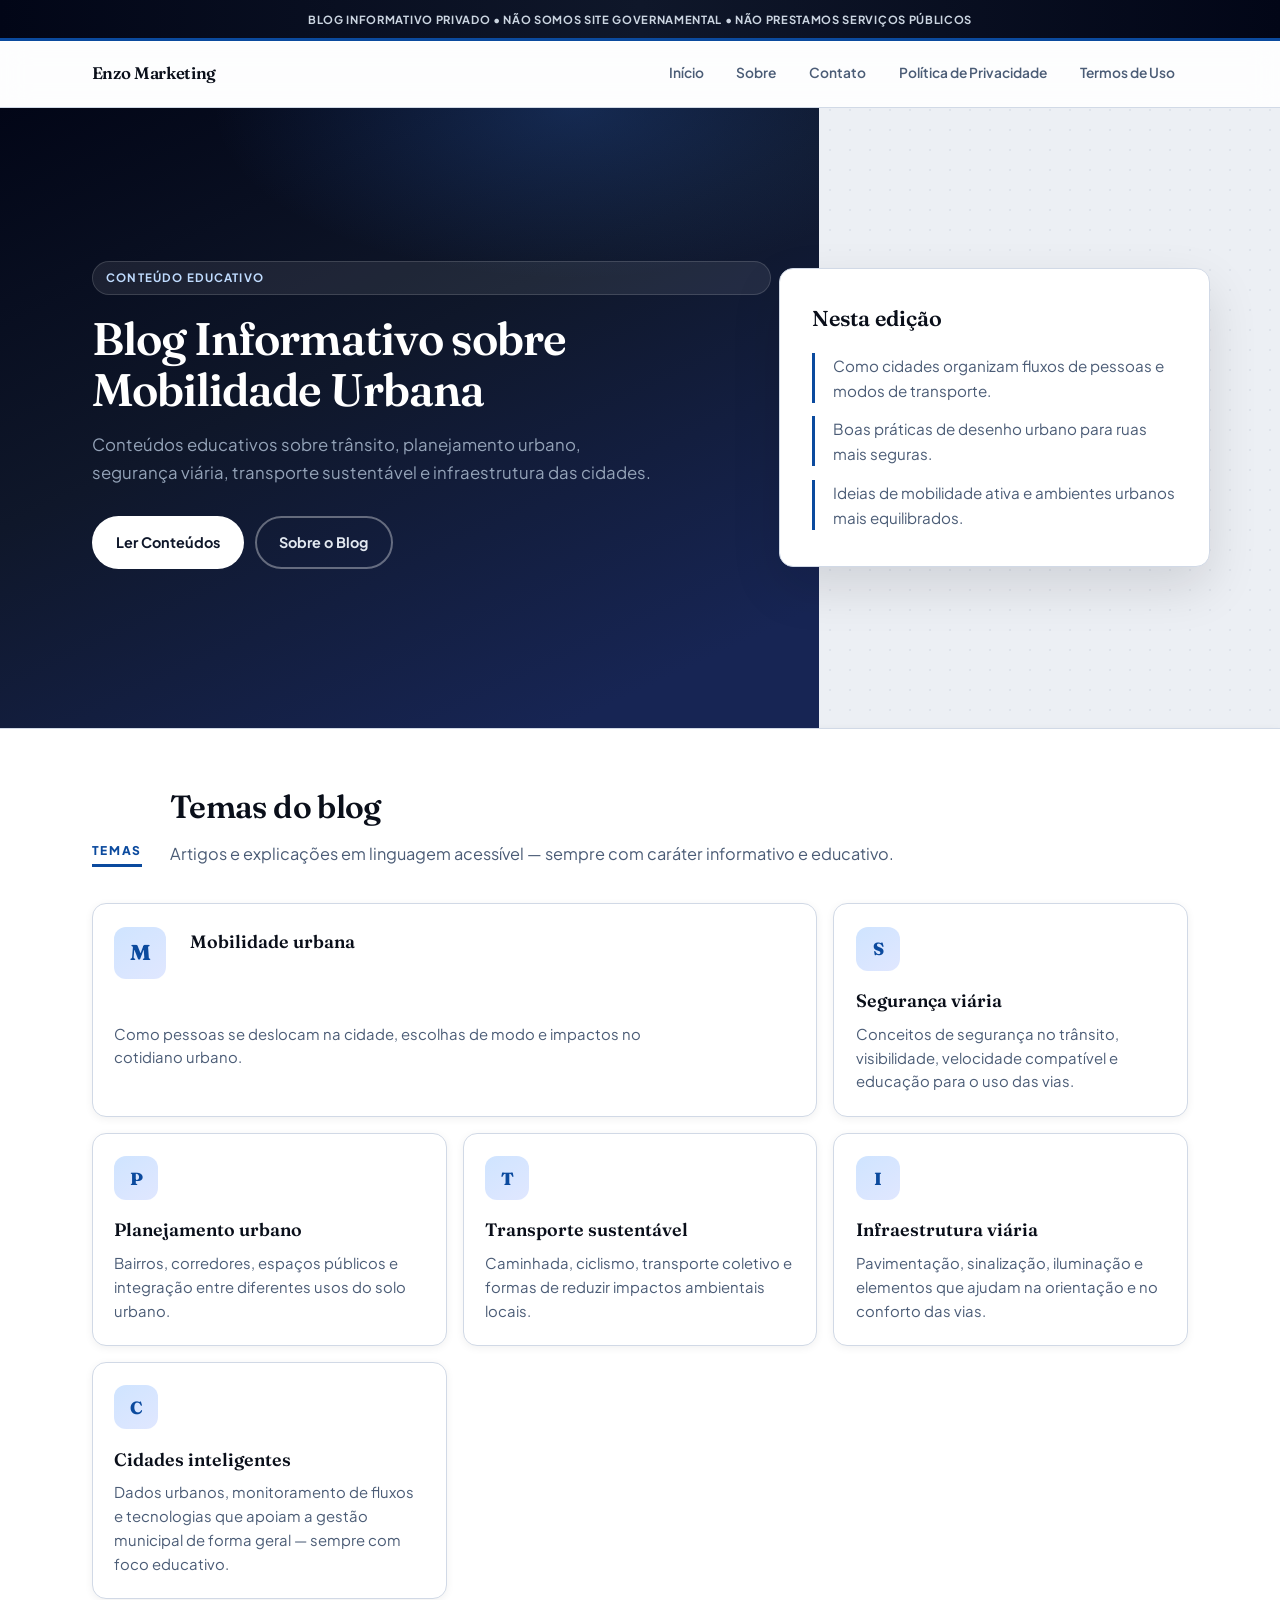
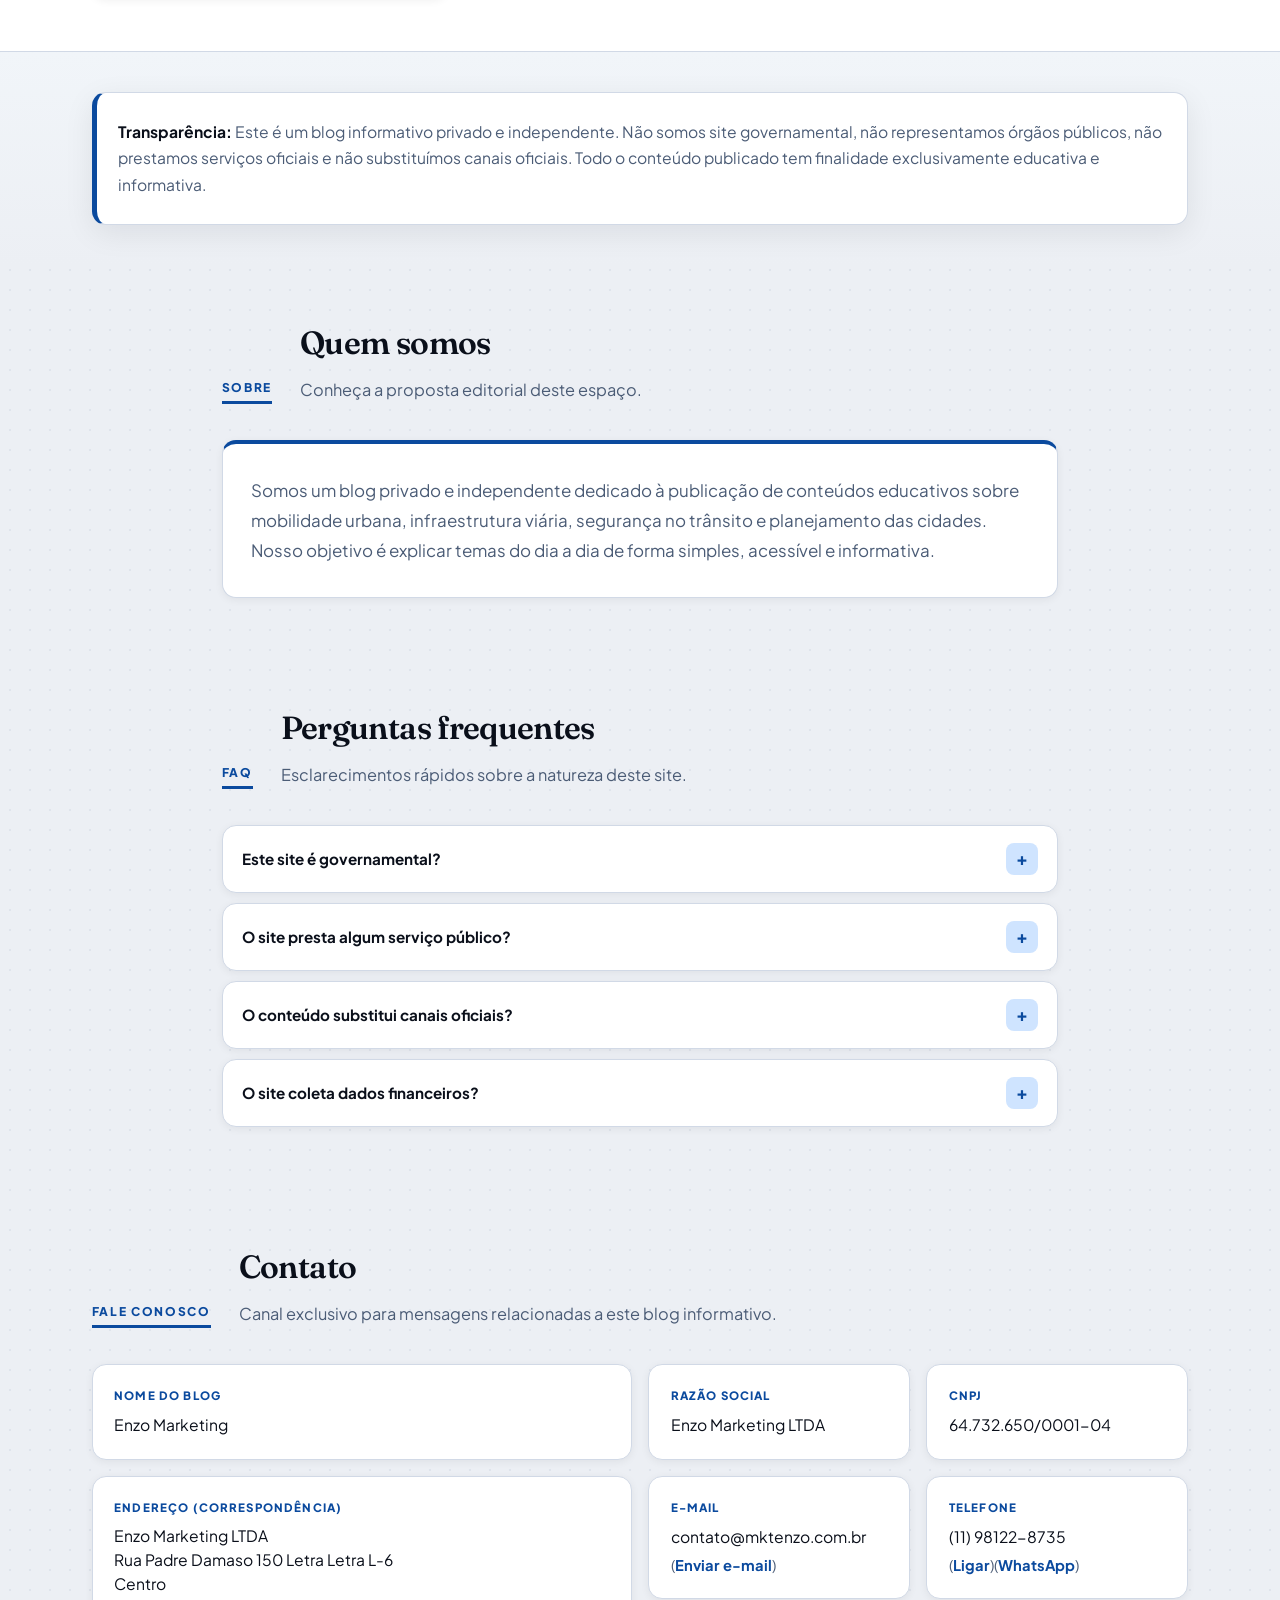
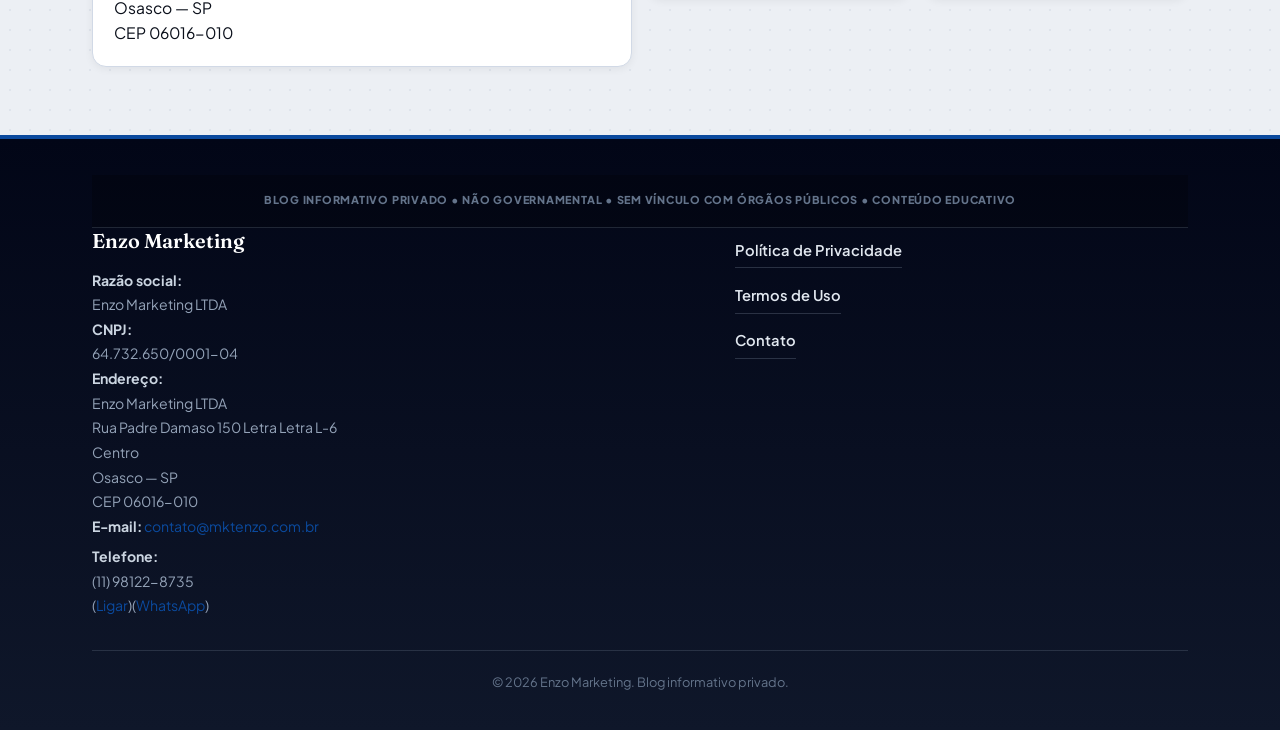
==== index.html @ 241fc30e "Add files via upload" ====
<!DOCTYPE html>
<html lang="pt-BR">
  <head>
    <meta charset="utf-8" />
    <meta name="viewport" content="width=device-width, initial-scale=1" />
    <meta
      name="description"
      content="Blog informativo privado sobre mobilidade urbana, segurança viária, planejamento urbano e infraestrutura das cidades. Conteúdo educativo, sem vínculo com órgãos públicos."
    />
    <title>Blog — Mobilidade Urbana</title>
    <link rel="preconnect" href="https://fonts.googleapis.com" />
    <link rel="preconnect" href="https://fonts.gstatic.com" crossorigin />
    <link
      href="https://fonts.googleapis.com/css2?family=Fraunces:ital,opsz,wght@0,9..144,500;0,9..144,600;0,9..144,700;1,9..144,500&family=Plus+Jakarta+Sans:wght@400;500;600;700&display=swap"
      rel="stylesheet"
    />
    <link rel="stylesheet" href="css/style.css" />
  </head>
  <body>
    <a class="skip-link" href="#conteudo-principal">Ir para o conteúdo</a>

    <div class="site-banner" role="note">
      BLOG INFORMATIVO PRIVADO • NÃO SOMOS SITE GOVERNAMENTAL • NÃO PRESTAMOS SERVIÇOS PÚBLICOS
    </div>

    <header class="site-header">
      <div class="header-inner">
        <a class="logo" href="index.html#inicio" data-site="nomeBlog"> </a>
        <button
          type="button"
          class="nav-toggle"
          aria-controls="main-nav"
          aria-expanded="false"
          aria-label="Abrir menu"
        >
          Menu
        </button>
        <nav id="main-nav" class="nav" aria-label="Principal">
          <a href="index.html#inicio">Início</a>
          <a href="index.html#sobre">Sobre</a>
          <a href="index.html#contato">Contato</a>
          <a href="privacidade.html">Política de Privacidade</a>
          <a href="termos.html">Termos de Uso</a>
        </nav>
      </div>
    </header>

    <main id="conteudo-principal">
      <section id="inicio" class="hero">
        <div class="hero-split">
          <div class="hero-intro">
            <span class="hero-badge">Conteúdo educativo</span>
            <h1>Blog Informativo sobre Mobilidade Urbana</h1>
            <p class="hero-lead">
              Conteúdos educativos sobre trânsito, planejamento urbano, segurança viária, transporte
              sustentável e infraestrutura das cidades.
            </p>
            <div class="hero-actions">
              <a class="btn btn-primary" href="#topicos">Ler Conteúdos</a>
              <a class="btn btn-ghost" href="#sobre">Sobre o Blog</a>
            </div>
          </div>
          <aside class="hero-aside" aria-label="Destaques editoriais">
            <div class="hero-aside-inner">
              <h2>Nesta edição</h2>
              <ul>
                <li>Como cidades organizam fluxos de pessoas e modos de transporte.</li>
                <li>Boas práticas de desenho urbano para ruas mais seguras.</li>
                <li>Ideias de mobilidade ativa e ambientes urbanos mais equilibrados.</li>
              </ul>
            </div>
          </aside>
        </div>
      </section>

      <section id="topicos" class="section section--surface" aria-labelledby="topicos-titulo">
        <div class="wrap">
          <header class="section-head section-head--row">
            <span class="section-kicker" aria-hidden="true">Temas</span>
            <div class="section-head-text">
              <h2 id="topicos-titulo">Temas do blog</h2>
              <p>
                Artigos e explicações em linguagem acessível — sempre com caráter informativo e
                educativo.
              </p>
            </div>
          </header>
          <div class="cards cards-grid">
            <article class="card card--feature">
              <div class="card-icon" aria-hidden="true">M</div>
              <h3>Mobilidade urbana</h3>
              <p>
                Como pessoas se deslocam na cidade, escolhas de modo e impactos no cotidiano urbano.
              </p>
            </article>
            <article class="card">
              <div class="card-icon" aria-hidden="true">S</div>
              <h3>Segurança viária</h3>
              <p>
                Conceitos de segurança no trânsito, visibilidade, velocidade compatível e educação
                para o uso das vias.
              </p>
            </article>
            <article class="card">
              <div class="card-icon" aria-hidden="true">P</div>
              <h3>Planejamento urbano</h3>
              <p>
                Bairros, corredores, espaços públicos e integração entre diferentes usos do solo
                urbano.
              </p>
            </article>
            <article class="card">
              <div class="card-icon" aria-hidden="true">T</div>
              <h3>Transporte sustentável</h3>
              <p>
                Caminhada, ciclismo, transporte coletivo e formas de reduzir impactos ambientais
                locais.
              </p>
            </article>
            <article class="card">
              <div class="card-icon" aria-hidden="true">I</div>
              <h3>Infraestrutura viária</h3>
              <p>
                Pavimentação, sinalização, iluminação e elementos que ajudam na orientação e no
                conforto das vias.
              </p>
            </article>
            <article class="card">
              <div class="card-icon" aria-hidden="true">C</div>
              <h3>Cidades inteligentes</h3>
              <p>
                Dados urbanos, monitoramento de fluxos e tecnologias que apoiam a gestão municipal de
                forma geral — sempre com foco educativo.
              </p>
            </article>
          </div>
        </div>
      </section>

      <section class="section section--band" aria-label="Aviso de transparência">
        <div class="wrap">
          <p class="notice" role="status">
            <strong>Transparência:</strong> Este é um blog informativo privado e independente. Não
            somos site governamental, não representamos órgãos públicos, não prestamos serviços
            oficiais e não substituímos canais oficiais. Todo o conteúdo publicado tem finalidade
            exclusivamente educativa e informativa.
          </p>
        </div>
      </section>

      <section id="sobre" class="section section--readable" aria-labelledby="sobre-titulo">
        <div class="wrap">
          <header class="section-head section-head--row">
            <span class="section-kicker">Sobre</span>
            <div class="section-head-text">
              <h2 id="sobre-titulo">Quem somos</h2>
              <p>Conheça a proposta editorial deste espaço.</p>
            </div>
          </header>
          <div class="about-block">
            <p>
              Somos um blog privado e independente dedicado à publicação de conteúdos educativos
              sobre mobilidade urbana, infraestrutura viária, segurança no trânsito e planejamento das
              cidades. Nosso objetivo é explicar temas do dia a dia de forma simples, acessível e
              informativa.
            </p>
          </div>
        </div>
      </section>

      <section class="section section--readable" aria-labelledby="faq-titulo">
        <div class="wrap">
          <header class="section-head section-head--row">
            <span class="section-kicker">FAQ</span>
            <div class="section-head-text">
              <h2 id="faq-titulo">Perguntas frequentes</h2>
              <p>Esclarecimentos rápidos sobre a natureza deste site.</p>
            </div>
          </header>
          <div class="faq">
            <details class="faq-item">
              <summary>Este site é governamental?</summary>
              <div class="faq-body">Não. Este é um blog informativo privado e independente.</div>
            </details>
            <details class="faq-item">
              <summary>O site presta algum serviço público?</summary>
              <div class="faq-body">Não. O site apenas publica conteúdos educativos.</div>
            </details>
            <details class="faq-item">
              <summary>O conteúdo substitui canais oficiais?</summary>
              <div class="faq-body">
                Não. Para informações oficiais, consulte os canais responsáveis.
              </div>
            </details>
            <details class="faq-item">
              <summary>O site coleta dados financeiros?</summary>
              <div class="faq-body">Não. O site não coleta dados bancários ou financeiros.</div>
            </details>
          </div>
        </div>
      </section>

      <section id="contato" class="section section--contact" aria-labelledby="contato-titulo">
        <div class="wrap">
          <header class="section-head section-head--row">
            <span class="section-kicker">Fale conosco</span>
            <div class="section-head-text">
              <h2 id="contato-titulo">Contato</h2>
              <p>Canal exclusivo para mensagens relacionadas a este blog informativo.</p>
            </div>
          </header>
          <dl class="contact-grid">
            <div class="contact-card">
              <dt>Nome do blog</dt>
              <dd data-site="nomeBlog"></dd>
            </div>
            <div class="contact-card">
              <dt>Razão social</dt>
              <dd data-site="razaoSocial"></dd>
            </div>
            <div class="contact-card">
              <dt>CNPJ</dt>
              <dd data-site="cnpj"></dd>
            </div>
            <div class="contact-card">
              <dt>Endereço (correspondência)</dt>
              <dd class="is-multiline" data-site="endereco"></dd>
            </div>
            <div class="contact-card">
              <dt>E-mail</dt>
              <dd class="contact-inline">
                <span data-site="email"></span>
                <span class="contact-actions"
                  >(<a data-site-attr="href:email" href="#">Enviar e-mail</a>)</span
                >
              </dd>
            </div>
            <div class="contact-card">
              <dt>Telefone</dt>
              <dd class="contact-inline">
                <span data-site="telefone"></span>
                <span class="contact-actions">
                  (<a data-site-attr="href:telefone" href="#">Ligar</a>)(<a
                    data-site-wa="telefone"
                    href="#"
                    target="_blank"
                    rel="noopener noreferrer"
                    >WhatsApp</a
                  >)
                </span>
              </dd>
            </div>
          </dl>
        </div>
      </section>
    </main>

    <footer class="site-footer">
      <div class="wrap">
        <p class="footer-banner" role="note">
          BLOG INFORMATIVO PRIVADO • NÃO GOVERNAMENTAL • SEM VÍNCULO COM ÓRGÃOS PÚBLICOS • CONTEÚDO
          EDUCATIVO
        </p>
        <div class="footer-grid">
          <div>
            <div class="footer-brand" data-site="nomeBlog"></div>
            <div class="footer-lines">
              <span><strong>Razão social:</strong> <span data-site="razaoSocial"></span></span>
              <span><strong>CNPJ:</strong> <span data-site="cnpj"></span></span>
              <span><strong>Endereço:</strong> <span class="footer-address" data-site="endereco"></span></span>
              <span
                ><strong>E-mail:</strong>
                <a data-site-attr="href:email" href="#" data-site="email"></a
              ></span>
              <span class="footer-phone-line">
                <strong>Telefone:</strong>
                <span data-site="telefone"></span>
                (<a data-site-attr="href:telefone" href="#">Ligar</a>)(<a
                  data-site-wa="telefone"
                  href="#"
                  target="_blank"
                  rel="noopener noreferrer"
                  >WhatsApp</a
                >)
              </span>
            </div>
          </div>
          <div class="footer-links" aria-label="Links do rodapé">
            <a href="privacidade.html">Política de Privacidade</a>
            <a href="termos.html">Termos de Uso</a>
            <a href="index.html#contato">Contato</a>
          </div>
        </div>
        <p class="footer-copy">
          © <span id="ano-atual"></span>
          <span data-site="nomeBlog"></span>. Blog informativo privado.
        </p>
      </div>
    </footer>

    <script src="js/site-config.js"></script>
    <script src="js/site-init.js"></script>
    <script>
      document.getElementById("ano-atual").textContent = new Date().getFullYear();
    </script>
  </body>
</html>
---- css/style.css ----
:root {
  --color-bg: #eceff4;
  --color-bg-dots: #dfe4ec;
  --color-surface: #ffffff;
  --color-ink: #0a0f1a;
  --color-muted: #4b5c76;
  --color-border: #d1d9e6;
  --color-accent: #0b4a9e;
  --color-accent-hover: #073066;
  --color-accent-soft: #cfe4ff;
  --color-hero-dark: #060b14;
  --font-sans: "Plus Jakarta Sans", system-ui, -apple-system, "Segoe UI", sans-serif;
  --font-display: "Fraunces", Georgia, "Times New Roman", serif;
  --radius: 14px;
  --radius-sm: 10px;
  --shadow: 0 2px 8px rgba(6, 11, 20, 0.06);
  --shadow-md: 0 8px 30px rgba(6, 11, 20, 0.08);
  --shadow-lg: 0 20px 50px rgba(6, 11, 20, 0.12);
  --max: 1140px;
}

*,
*::before,
*::after {
  box-sizing: border-box;
}

html {
  scroll-behavior: smooth;
}

body {
  margin: 0;
  font-family: var(--font-sans);
  font-size: 1rem;
  line-height: 1.65;
  color: var(--color-ink);
  background-color: var(--color-bg);
  background-image: radial-gradient(var(--color-bg-dots) 1px, transparent 1px);
  background-size: 20px 20px;
}

img {
  max-width: 100%;
  height: auto;
}

a {
  color: var(--color-accent);
  text-decoration: none;
}

a:hover {
  text-decoration: underline;
}

.skip-link {
  position: absolute;
  left: -9999px;
  top: auto;
  width: 1px;
  height: 1px;
  overflow: hidden;
}

.skip-link:focus {
  position: fixed;
  left: 1rem;
  top: 1rem;
  width: auto;
  height: auto;
  padding: 0.5rem 1rem;
  background: var(--color-accent);
  color: #fff;
  z-index: 1000;
  border-radius: 6px;
}

.site-banner {
  background: linear-gradient(90deg, #020617 0%, #0f172a 50%, #020617 100%);
  color: #cbd5e1;
  text-align: center;
  font-size: 0.7rem;
  letter-spacing: 0.06em;
  text-transform: uppercase;
  padding: 0.6rem 1rem;
  font-weight: 700;
  border-bottom: 3px solid var(--color-accent);
}

.site-header {
  position: sticky;
  top: 0;
  z-index: 50;
  background: rgba(255, 255, 255, 0.88);
  backdrop-filter: blur(14px);
  border-bottom: 1px solid var(--color-border);
  box-shadow: 0 1px 0 rgba(255, 255, 255, 0.8) inset;
}

.header-inner {
  max-width: var(--max);
  margin: 0 auto;
  padding: 0.9rem 1.35rem;
  display: flex;
  align-items: center;
  justify-content: space-between;
  gap: 1rem;
  flex-wrap: wrap;
}

.logo {
  font-family: var(--font-display);
  font-weight: 600;
  font-size: 1.05rem;
  color: var(--color-ink);
  text-decoration: none;
  letter-spacing: -0.02em;
  max-width: min(100%, 20rem);
  line-height: 1.25;
}

.logo:hover {
  text-decoration: none;
  color: var(--color-accent);
}

.nav-toggle {
  display: none;
  background: var(--color-surface);
  border: 1px solid var(--color-border);
  border-radius: var(--radius-sm);
  padding: 0.5rem 0.75rem;
  font: inherit;
  font-weight: 600;
  font-size: 0.85rem;
  cursor: pointer;
  color: var(--color-ink);
}

.nav {
  display: flex;
  flex-wrap: wrap;
  align-items: center;
  gap: 0.35rem;
}

.nav a {
  color: var(--color-muted);
  font-size: 0.86rem;
  font-weight: 600;
  text-decoration: none;
  padding: 0.45rem 0.85rem;
  border-radius: 999px;
  transition: background 0.15s, color 0.15s;
}

.nav a:hover {
  color: var(--color-accent);
  background: var(--color-accent-soft);
  text-decoration: none;
}

@media (max-width: 768px) {
  .nav-toggle {
    display: inline-flex;
  }

  .nav {
    display: none;
    width: 100%;
    flex-direction: column;
    align-items: stretch;
    padding-top: 0.65rem;
    border-top: 1px solid var(--color-border);
    gap: 0.25rem;
  }

  .nav a {
    border-radius: var(--radius-sm);
    padding: 0.6rem 0.75rem;
  }

  .nav.is-open {
    display: flex;
  }
}

main {
  overflow-x: hidden;
}

.wrap {
  max-width: var(--max);
  margin: 0 auto;
  padding: 0 1.35rem;
}

/* ——— Hero ——— */
.hero {
  padding: 0;
  margin: 0;
  position: relative;
}

.hero-split {
  display: grid;
  min-height: 0;
}

@media (min-width: 900px) {
  .hero-split {
    grid-template-columns: 1fr minmax(300px, 36%);
    min-height: min(78vh, 620px);
    align-items: stretch;
  }
}

.hero-intro {
  position: relative;
  background: linear-gradient(155deg, #020617 0%, #0f172a 42%, #172554 88%);
  color: #e2e8f0;
  padding: 2.75rem 1.35rem 3rem;
}

@media (min-width: 900px) {
  .hero-intro {
    padding: clamp(2.5rem, 6vw, 4.5rem) clamp(1.35rem, 4vw, 3rem) clamp(3rem, 6vw, 5rem)
      max(1.35rem, calc((100vw - var(--max)) / 2 + 1.35rem));
    display: flex;
    flex-direction: column;
    justify-content: center;
  }
}

.hero-intro::after {
  content: "";
  position: absolute;
  inset: 0;
  background: radial-gradient(ellipse 80% 50% at 70% 0%, rgba(59, 130, 246, 0.22), transparent 55%);
  pointer-events: none;
}

.hero-intro > * {
  position: relative;
  z-index: 1;
}

.hero-badge {
  display: inline-block;
  font-size: 0.72rem;
  font-weight: 700;
  text-transform: uppercase;
  letter-spacing: 0.1em;
  color: #bfdbfe;
  background: rgba(255, 255, 255, 0.08);
  border: 1px solid rgba(255, 255, 255, 0.14);
  padding: 0.4rem 0.85rem;
  border-radius: 999px;
  margin-bottom: 1.15rem;
}

.hero h1 {
  font-family: var(--font-display);
  font-size: clamp(1.9rem, 4.2vw, 2.85rem);
  line-height: 1.12;
  letter-spacing: -0.02em;
  margin: 0 0 1rem;
  color: #fff;
  font-weight: 600;
  max-width: 18ch;
}

.hero-lead {
  font-size: 1.05rem;
  color: #94a3b8;
  max-width: 36rem;
  margin: 0 0 1.85rem;
}

.hero-actions {
  display: flex;
  flex-wrap: wrap;
  gap: 0.65rem;
}

.btn {
  display: inline-flex;
  align-items: center;
  justify-content: center;
  gap: 0.4rem;
  padding: 0.8rem 1.4rem;
  border-radius: 999px;
  font-weight: 700;
  font-size: 0.9rem;
  text-decoration: none;
  border: 2px solid transparent;
  cursor: pointer;
  transition: background 0.15s, color 0.15s, border-color 0.15s, transform 0.12s;
}

.btn:active {
  transform: scale(0.98);
}

.btn-primary {
  background: #fff;
  color: #0f172a;
}

.btn-primary:hover {
  background: var(--color-accent-soft);
  text-decoration: none;
  color: #0f172a;
}

.btn-ghost {
  background: transparent;
  color: #e2e8f0;
  border-color: rgba(255, 255, 255, 0.35);
}

.btn-ghost:hover {
  border-color: #fff;
  color: #fff;
  text-decoration: none;
}

.hero-aside {
  background: var(--color-surface);
  position: relative;
  display: flex;
  align-items: center;
  padding: 2rem 1.35rem 2.5rem;
  box-shadow: var(--shadow-lg);
}

@media (min-width: 900px) {
  .hero-aside {
    margin-left: -2.5rem;
    margin-top: 2.5rem;
    margin-bottom: 2.5rem;
    margin-right: max(0px, calc((100vw - var(--max)) / 2));
    border-radius: var(--radius);
    border: 1px solid var(--color-border);
    align-self: center;
    padding: 2rem 2rem 2.25rem;
    z-index: 2;
  }
}

.hero-aside-inner {
  width: 100%;
}

.hero-aside h2 {
  font-family: var(--font-display);
  font-size: 1.35rem;
  margin: 0 0 1rem;
  color: var(--color-ink);
  font-weight: 600;
}

.hero-aside ul {
  margin: 0;
  padding: 0;
  list-style: none;
  color: var(--color-muted);
  font-size: 0.95rem;
}

.hero-aside li {
  position: relative;
  padding-left: 1.1rem;
  border-left: 3px solid var(--color-accent);
  margin-bottom: 0.85rem;
}

.hero-aside li:last-child {
  margin-bottom: 0;
}

/* ——— Sections ——— */
.section {
  padding: 3.25rem 0;
}

.section--surface {
  background: var(--color-surface);
  border-block: 1px solid var(--color-border);
  box-shadow: var(--shadow);
}

.section--band {
  padding: 2.5rem 0;
  background: linear-gradient(180deg, #f1f5f9 0%, var(--color-bg) 100%);
}

.section--readable .wrap {
  max-width: 880px;
}

.section--contact .wrap {
  max-width: var(--max);
}

.section-head {
  margin-bottom: 2.25rem;
}

.section-head--row {
  display: grid;
  gap: 1rem 1.75rem;
  align-items: start;
}

@media (min-width: 640px) {
  .section-head--row {
    grid-template-columns: auto 1fr;
    align-items: end;
  }
}

.section-kicker {
  font-size: 0.75rem;
  font-weight: 800;
  text-transform: uppercase;
  letter-spacing: 0.14em;
  color: var(--color-accent);
  padding: 0.35rem 0;
  border-bottom: 3px solid var(--color-accent);
  width: fit-content;
  line-height: 1.2;
}

.section-head-text h2 {
  font-family: var(--font-display);
  font-size: clamp(1.5rem, 3vw, 2rem);
  letter-spacing: -0.02em;
  margin: 0 0 0.45rem;
  font-weight: 600;
  color: var(--color-ink);
}

.section-head-text p {
  margin: 0;
  color: var(--color-muted);
  font-size: 1.02rem;
}

/* ——— Cards ——— */
.cards-grid {
  display: grid;
  gap: 1rem;
  grid-template-columns: 1fr;
}

@media (min-width: 640px) {
  .cards-grid {
    grid-template-columns: repeat(2, 1fr);
  }
}

@media (min-width: 1024px) {
  .cards-grid {
    grid-template-columns: repeat(3, 1fr);
  }

  .card--feature {
    grid-column: span 2;
    display: grid;
    grid-template-columns: auto 1fr;
    gap: 1.25rem 1.5rem;
    align-items: start;
    padding: 1.6rem 1.75rem;
  }

  .card--feature .card-icon {
    width: 52px;
    height: 52px;
    font-size: 1.35rem;
    margin-bottom: 0;
  }

  .card--feature h3 {
    font-size: 1.35rem;
  }

  .card--feature p {
    grid-column: 1 / -1;
    font-size: 1rem;
    max-width: 48ch;
  }
}

.card {
  background: var(--color-surface);
  border-radius: var(--radius);
  padding: 1.4rem 1.35rem 1.35rem;
  border: 1px solid var(--color-border);
  box-shadow: var(--shadow);
  transition: border-color 0.18s, box-shadow 0.18s, transform 0.18s;
}

.card:hover {
  border-color: #93c5fd;
  box-shadow: var(--shadow-md);
  transform: translateY(-2px);
}

.card-icon {
  width: 44px;
  height: 44px;
  border-radius: 12px;
  background: linear-gradient(145deg, var(--color-accent-soft), #e0e7ff);
  color: var(--color-accent);
  display: flex;
  align-items: center;
  justify-content: center;
  font-size: 1.1rem;
  margin-bottom: 0.95rem;
  font-weight: 800;
  font-family: var(--font-display);
}

.card h3 {
  font-family: var(--font-display);
  font-size: 1.12rem;
  margin: 0 0 0.45rem;
  font-weight: 600;
}

.card p {
  margin: 0;
  font-size: 0.93rem;
  color: var(--color-muted);
  line-height: 1.6;
}

.notice {
  margin: 0;
  padding: 1.6rem 1.5rem 1.6rem 1.35rem;
  background: var(--color-surface);
  color: var(--color-muted);
  border-radius: var(--radius);
  border: 1px solid var(--color-border);
  box-shadow: var(--shadow-md);
  font-size: 0.98rem;
  line-height: 1.7;
  border-left: 5px solid var(--color-accent);
}

.notice strong {
  color: var(--color-ink);
  font-weight: 700;
}

.about-block {
  background: var(--color-surface);
  border-radius: var(--radius);
  padding: 2rem 1.75rem;
  border: 1px solid var(--color-border);
  box-shadow: var(--shadow);
  border-top: 4px solid var(--color-accent);
}

.about-block p {
  margin: 0;
  color: var(--color-muted);
  font-size: 1.06rem;
  line-height: 1.75;
}

.faq {
  max-width: 100%;
}

.faq-item {
  background: var(--color-surface);
  border: 1px solid var(--color-border);
  border-radius: var(--radius);
  margin-bottom: 0.65rem;
  overflow: hidden;
  box-shadow: var(--shadow);
}

.faq-item summary {
  padding: 1.05rem 1.2rem;
  font-weight: 700;
  font-size: 0.95rem;
  cursor: pointer;
  list-style: none;
  display: flex;
  justify-content: space-between;
  align-items: center;
  gap: 1rem;
}

.faq-item summary::-webkit-details-marker {
  display: none;
}

.faq-item summary::after {
  content: "+";
  width: 2rem;
  height: 2rem;
  border-radius: 8px;
  background: var(--color-accent-soft);
  color: var(--color-accent);
  display: flex;
  align-items: center;
  justify-content: center;
  font-size: 1.1rem;
  font-weight: 800;
  flex-shrink: 0;
}

.faq-item[open] summary::after {
  content: "−";
}

.faq-body {
  padding: 0 1.2rem 1.15rem;
  color: var(--color-muted);
  font-size: 0.96rem;
  border-top: 1px dashed var(--color-border);
  padding-top: 0.85rem;
}

.contact-grid {
  display: grid;
  gap: 1rem;
}

@media (min-width: 720px) {
  .contact-grid {
    grid-template-columns: repeat(2, 1fr);
  }
}

@media (min-width: 1024px) {
  .section--contact .contact-grid {
    grid-template-columns: repeat(4, 1fr);
    grid-auto-flow: dense;
  }

  .section--contact .contact-card:nth-child(1) {
    grid-column: span 2;
  }

  .section--contact .contact-card:nth-child(4) {
    grid-column: span 2;
    grid-row: span 2;
  }

  .section--contact .contact-card:nth-child(4) dd {
    font-size: 0.98rem;
  }
}

.contact-card {
  background: var(--color-surface);
  border-radius: var(--radius);
  padding: 1.35rem 1.35rem 1.3rem;
  border: 1px solid var(--color-border);
  box-shadow: var(--shadow);
}

.contact-card dt {
  font-size: 0.72rem;
  text-transform: uppercase;
  letter-spacing: 0.1em;
  color: var(--color-accent);
  font-weight: 800;
  margin-bottom: 0.4rem;
}

.contact-card dd {
  margin: 0;
  font-size: 0.98rem;
}

.contact-card dd.is-multiline {
  white-space: pre-line;
  line-height: 1.55;
}

.contact-inline {
  display: flex;
  flex-wrap: wrap;
  align-items: baseline;
  gap: 0.25rem 0.35rem;
}

.contact-inline .contact-actions {
  color: var(--color-muted);
  font-size: 0.92rem;
}

.contact-inline .contact-actions a {
  font-weight: 700;
}

.contact-card a {
  word-break: break-word;
}

.legal-page {
  padding: 2.5rem 0 4rem;
}

.legal-page article {
  background: var(--color-surface);
  border-radius: var(--radius);
  padding: 2.25rem 1.85rem;
  border: 1px solid var(--color-border);
  box-shadow: var(--shadow-md);
  max-width: 800px;
  margin: 0 auto;
  border-top: 4px solid var(--color-accent);
}

.legal-page h1 {
  font-family: var(--font-display);
  font-size: 1.85rem;
  margin: 0 0 0.5rem;
  font-weight: 600;
}

.legal-meta {
  color: var(--color-muted);
  font-size: 0.9rem;
  margin-bottom: 2rem;
}

.legal-page h2 {
  font-family: var(--font-display);
  font-size: 1.22rem;
  margin: 2rem 0 0.65rem;
  font-weight: 600;
}

.legal-page p,
.legal-page li {
  color: var(--color-muted);
  font-size: 0.98rem;
}

.legal-page ul {
  padding-left: 1.25rem;
}

.site-footer {
  background: linear-gradient(180deg, #020617 0%, #0f172a 100%);
  color: #94a3b8;
  padding: 0;
  margin-top: 0;
  border-top: 4px solid var(--color-accent);
}

.footer-banner {
  text-align: center;
  font-size: 0.68rem;
  font-weight: 800;
  letter-spacing: 0.07em;
  text-transform: uppercase;
  color: #64748b;
  padding: 1.1rem 1rem;
  margin: 0;
  border-bottom: 1px solid rgba(148, 163, 184, 0.2);
  line-height: 1.55;
  background: rgba(0, 0, 0, 0.25);
}

.site-footer .wrap {
  padding-top: 2.25rem;
  padding-bottom: 1.5rem;
}

.footer-grid {
  display: grid;
  gap: 2rem;
}

@media (min-width: 720px) {
  .footer-grid {
    grid-template-columns: 1.35fr 1fr;
    align-items: start;
  }
}

.footer-brand {
  font-family: var(--font-display);
  font-weight: 600;
  font-size: 1.25rem;
  color: #fff;
  margin-bottom: 0.85rem;
  line-height: 1.3;
}

.footer-lines {
  font-size: 0.88rem;
  line-height: 1.75;
}

.footer-lines span {
  display: block;
}

.footer-lines strong {
  color: #cbd5e1;
}

.footer-address {
  display: inline-block;
  white-space: pre-line;
  vertical-align: top;
  max-width: 100%;
}

.footer-phone-line {
  margin-top: 0.35rem;
}

.footer-links {
  display: flex;
  flex-direction: column;
  gap: 0.55rem;
  padding-top: 0.25rem;
}

.footer-links a {
  color: #e2e8f0;
  font-size: 0.92rem;
  font-weight: 600;
  padding: 0.35rem 0;
  border-bottom: 1px solid rgba(148, 163, 184, 0.25);
  width: fit-content;
}

.footer-links a:hover {
  color: #fff;
  border-bottom-color: var(--color-accent-soft);
  text-decoration: none;
}

.footer-copy {
  margin-top: 2rem;
  padding-top: 1.35rem;
  border-top: 1px solid rgba(148, 163, 184, 0.2);
  font-size: 0.8rem;
  color: #64748b;
  text-align: center;
}
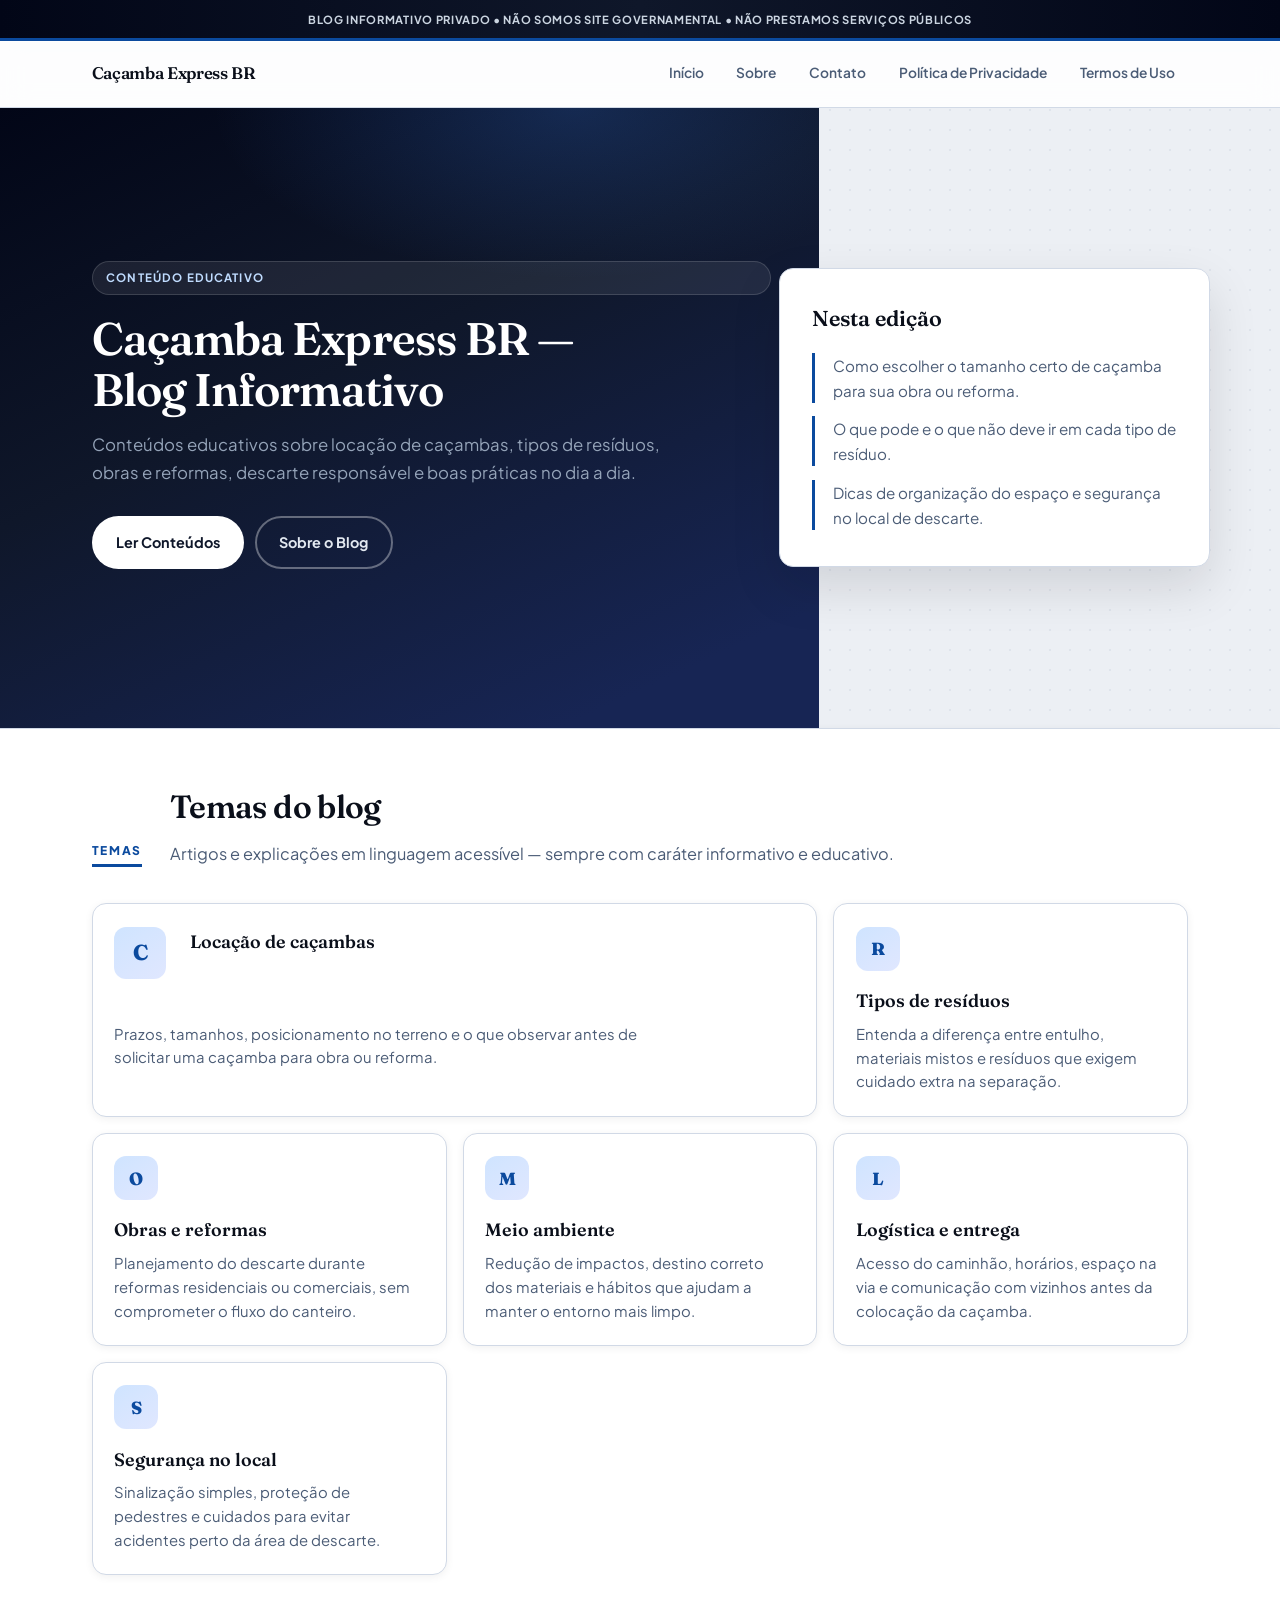
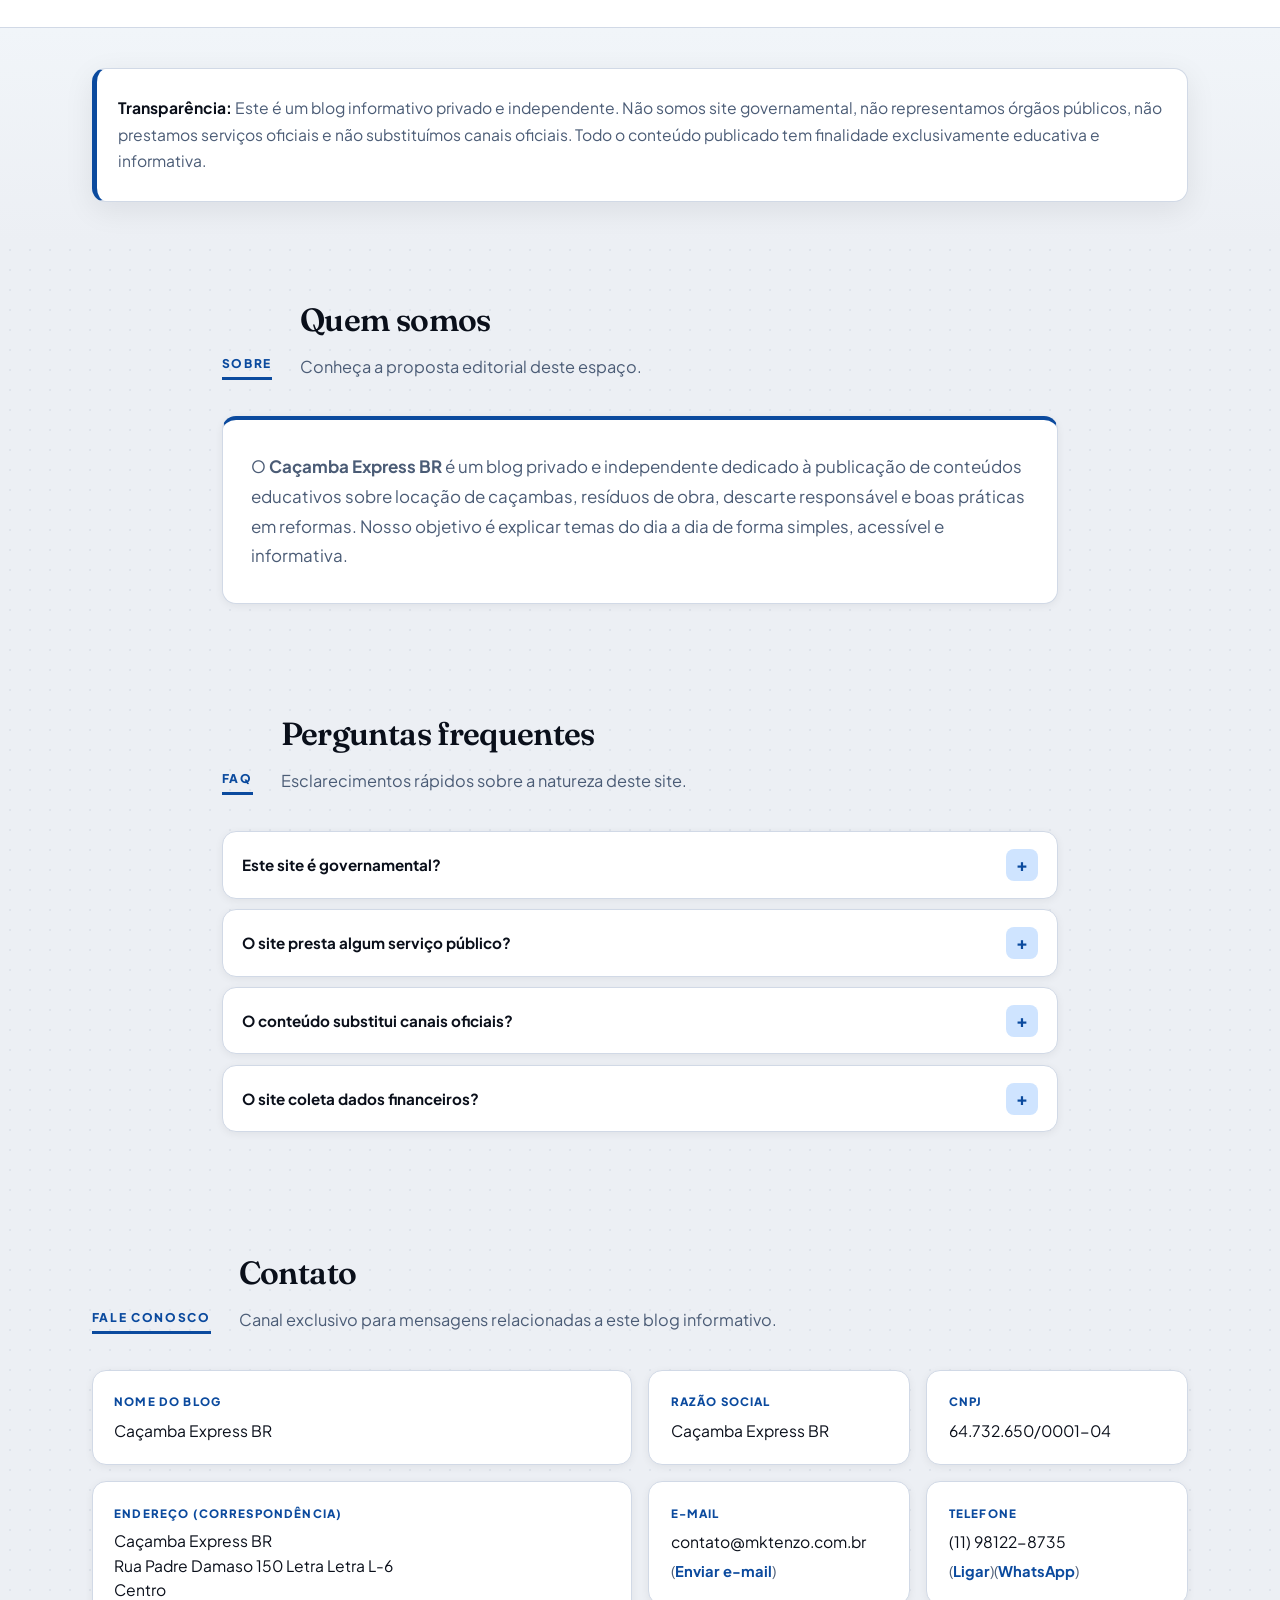
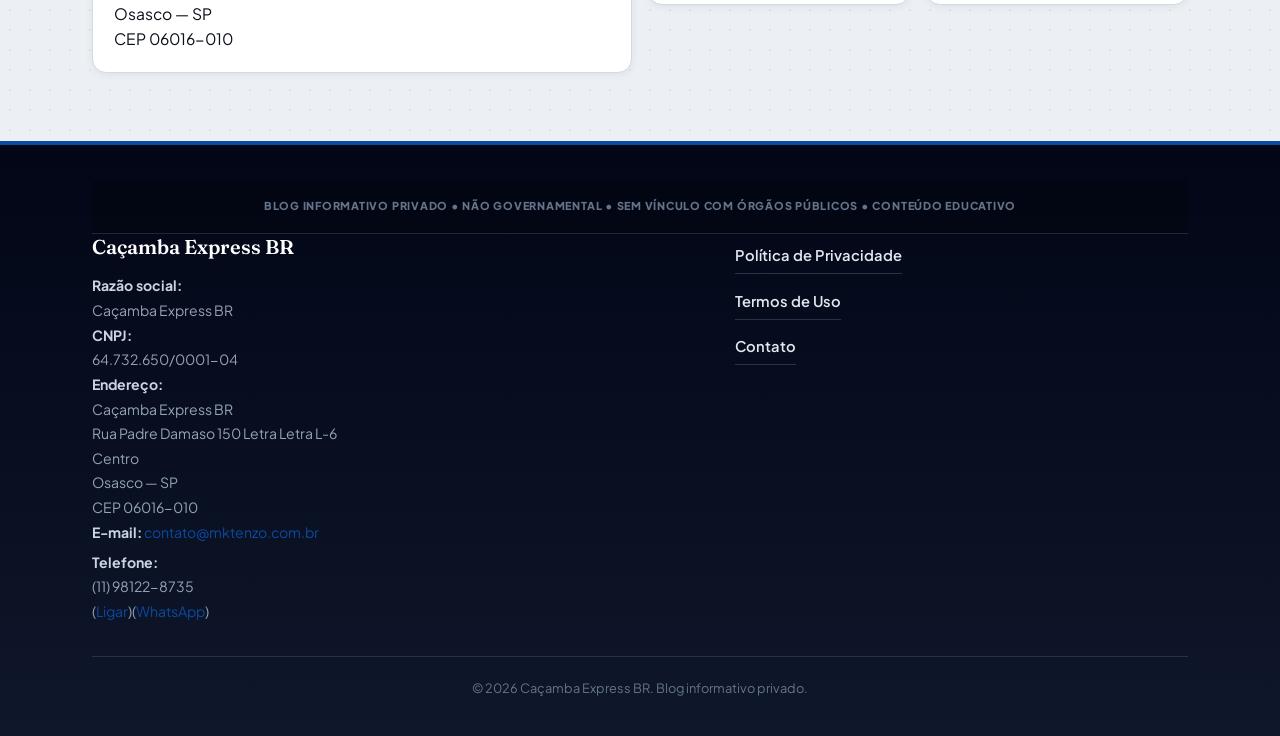
==== commit 311d0e42: "Add files via upload" ====
--- a/index.html
+++ b/index.html
@@ -5,9 +5,9 @@
     <meta name="viewport" content="width=device-width, initial-scale=1" />
     <meta
       name="description"
-      content="Blog informativo privado sobre mobilidade urbana, segurança viária, planejamento urbano e infraestrutura das cidades. Conteúdo educativo, sem vínculo com órgãos públicos."
+      content="Caçamba Express BR — blog informativo privado sobre locação de caçambas, resíduos, obras e descarte responsável. Conteúdo educativo, sem vínculo com órgãos públicos."
     />
-    <title>Blog — Mobilidade Urbana</title>
+    <title>Caçamba Express BR — Blog Informativo</title>
     <link rel="preconnect" href="https://fonts.googleapis.com" />
     <link rel="preconnect" href="https://fonts.gstatic.com" crossorigin />
     <link
@@ -50,10 +50,10 @@
         <div class="hero-split">
           <div class="hero-intro">
             <span class="hero-badge">Conteúdo educativo</span>
-            <h1>Blog Informativo sobre Mobilidade Urbana</h1>
+            <h1>Caçamba Express BR — Blog Informativo</h1>
             <p class="hero-lead">
-              Conteúdos educativos sobre trânsito, planejamento urbano, segurança viária, transporte
-              sustentável e infraestrutura das cidades.
+              Conteúdos educativos sobre locação de caçambas, tipos de resíduos, obras e reformas,
+              descarte responsável e boas práticas no dia a dia.
             </p>
             <div class="hero-actions">
               <a class="btn btn-primary" href="#topicos">Ler Conteúdos</a>
@@ -64,9 +64,9 @@
             <div class="hero-aside-inner">
               <h2>Nesta edição</h2>
               <ul>
-                <li>Como cidades organizam fluxos de pessoas e modos de transporte.</li>
-                <li>Boas práticas de desenho urbano para ruas mais seguras.</li>
-                <li>Ideias de mobilidade ativa e ambientes urbanos mais equilibrados.</li>
+                <li>Como escolher o tamanho certo de caçamba para sua obra ou reforma.</li>
+                <li>O que pode e o que não deve ir em cada tipo de resíduo.</li>
+                <li>Dicas de organização do espaço e segurança no local de descarte.</li>
               </ul>
             </div>
           </aside>
@@ -87,50 +87,51 @@
           </header>
           <div class="cards cards-grid">
             <article class="card card--feature">
+              <div class="card-icon" aria-hidden="true">C</div>
+              <h3>Locação de caçambas</h3>
+              <p>
+                Prazos, tamanhos, posicionamento no terreno e o que observar antes de solicitar uma
+                caçamba para obra ou reforma.
+              </p>
+            </article>
+            <article class="card">
+              <div class="card-icon" aria-hidden="true">R</div>
+              <h3>Tipos de resíduos</h3>
+              <p>
+                Entenda a diferença entre entulho, materiais mistos e resíduos que exigem cuidado
+                extra na separação.
+              </p>
+            </article>
+            <article class="card">
+              <div class="card-icon" aria-hidden="true">O</div>
+              <h3>Obras e reformas</h3>
+              <p>
+                Planejamento do descarte durante reformas residenciais ou comerciais, sem
+                comprometer o fluxo do canteiro.
+              </p>
+            </article>
+            <article class="card">
               <div class="card-icon" aria-hidden="true">M</div>
-              <h3>Mobilidade urbana</h3>
-              <p>
-                Como pessoas se deslocam na cidade, escolhas de modo e impactos no cotidiano urbano.
+              <h3>Meio ambiente</h3>
+              <p>
+                Redução de impactos, destino correto dos materiais e hábitos que ajudam a manter o
+                entorno mais limpo.
+              </p>
+            </article>
+            <article class="card">
+              <div class="card-icon" aria-hidden="true">L</div>
+              <h3>Logística e entrega</h3>
+              <p>
+                Acesso do caminhão, horários, espaço na via e comunicação com vizinhos antes da
+                colocação da caçamba.
               </p>
             </article>
             <article class="card">
               <div class="card-icon" aria-hidden="true">S</div>
-              <h3>Segurança viária</h3>
-              <p>
-                Conceitos de segurança no trânsito, visibilidade, velocidade compatível e educação
-                para o uso das vias.
-              </p>
-            </article>
-            <article class="card">
-              <div class="card-icon" aria-hidden="true">P</div>
-              <h3>Planejamento urbano</h3>
-              <p>
-                Bairros, corredores, espaços públicos e integração entre diferentes usos do solo
-                urbano.
-              </p>
-            </article>
-            <article class="card">
-              <div class="card-icon" aria-hidden="true">T</div>
-              <h3>Transporte sustentável</h3>
-              <p>
-                Caminhada, ciclismo, transporte coletivo e formas de reduzir impactos ambientais
-                locais.
-              </p>
-            </article>
-            <article class="card">
-              <div class="card-icon" aria-hidden="true">I</div>
-              <h3>Infraestrutura viária</h3>
-              <p>
-                Pavimentação, sinalização, iluminação e elementos que ajudam na orientação e no
-                conforto das vias.
-              </p>
-            </article>
-            <article class="card">
-              <div class="card-icon" aria-hidden="true">C</div>
-              <h3>Cidades inteligentes</h3>
-              <p>
-                Dados urbanos, monitoramento de fluxos e tecnologias que apoiam a gestão municipal de
-                forma geral — sempre com foco educativo.
+              <h3>Segurança no local</h3>
+              <p>
+                Sinalização simples, proteção de pedestres e cuidados para evitar acidentes perto da
+                área de descarte.
               </p>
             </article>
           </div>
@@ -159,10 +160,10 @@
           </header>
           <div class="about-block">
             <p>
-              Somos um blog privado e independente dedicado à publicação de conteúdos educativos
-              sobre mobilidade urbana, infraestrutura viária, segurança no trânsito e planejamento das
-              cidades. Nosso objetivo é explicar temas do dia a dia de forma simples, acessível e
-              informativa.
+              O <strong>Caçamba Express BR</strong> é um blog privado e independente dedicado à
+              publicação de conteúdos educativos sobre locação de caçambas, resíduos de obra,
+              descarte responsável e boas práticas em reformas. Nosso objetivo é explicar temas do
+              dia a dia de forma simples, acessível e informativa.
             </p>
           </div>
         </div>
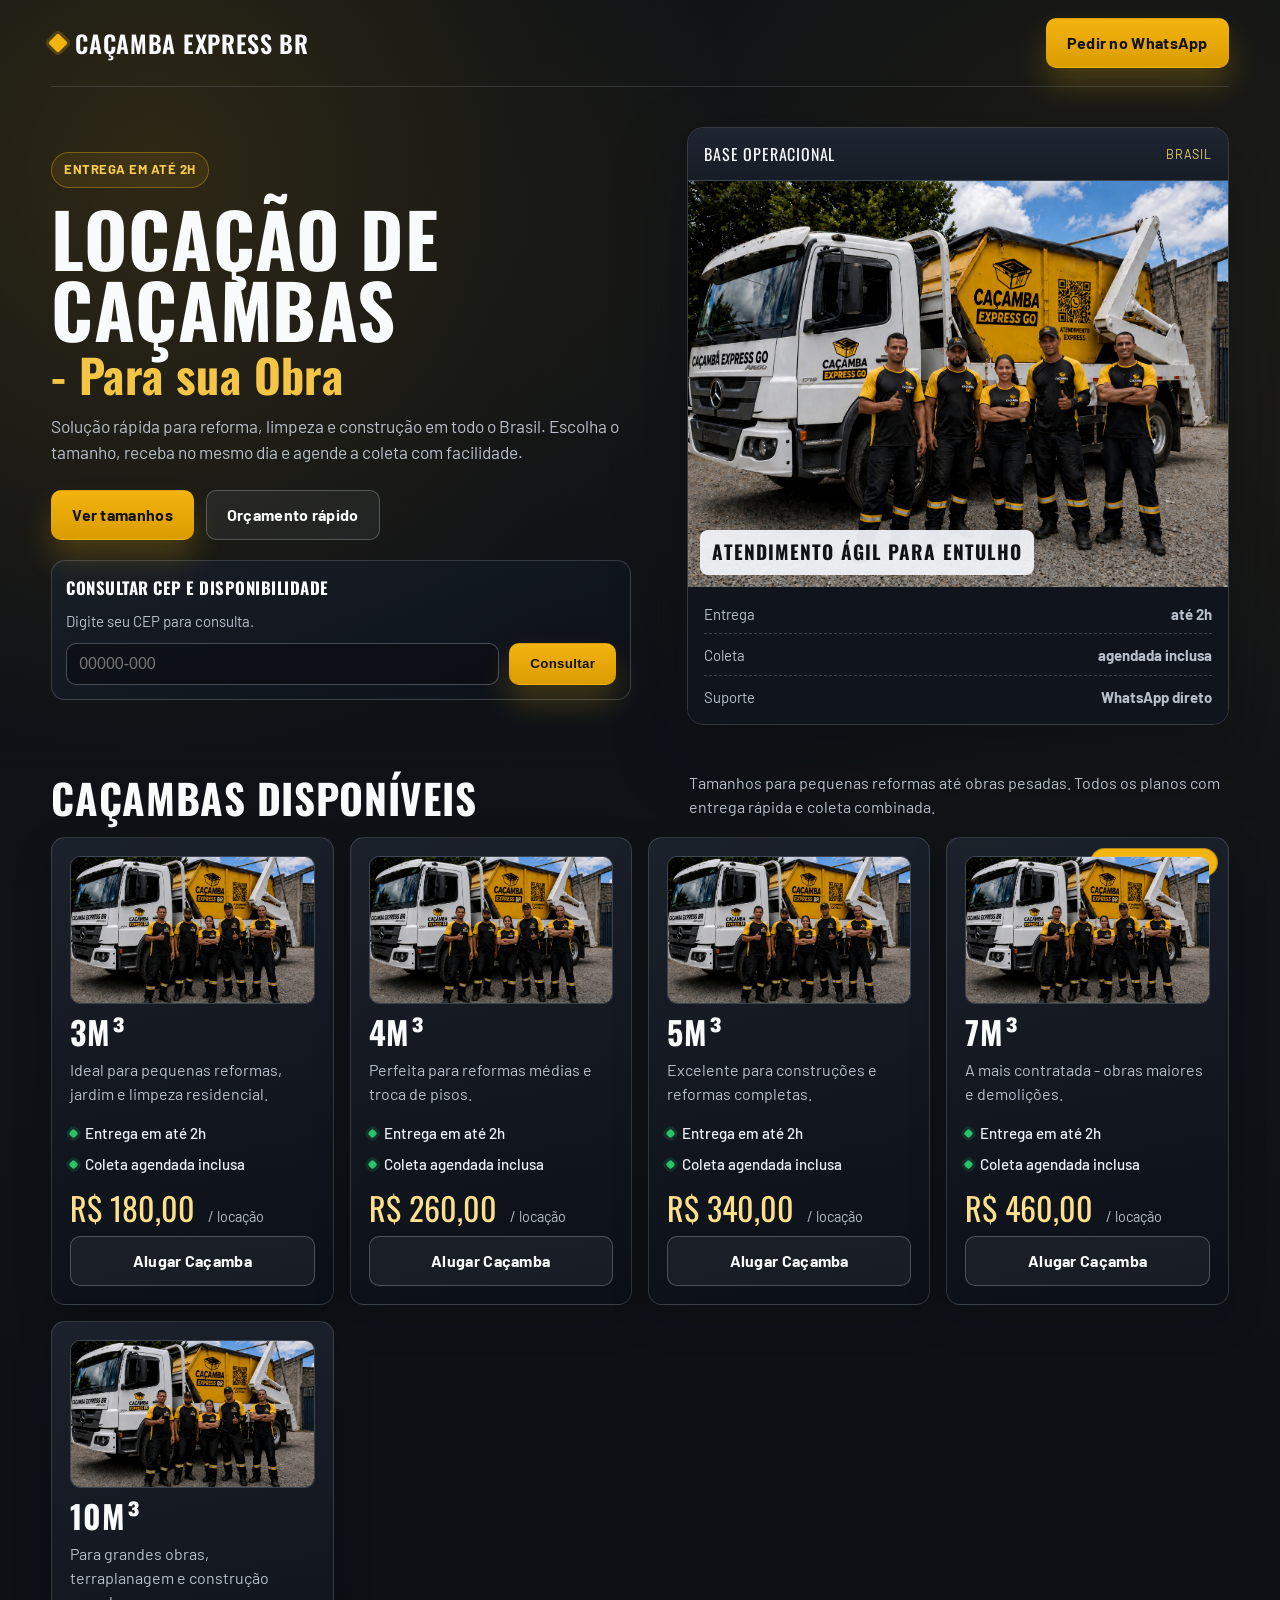
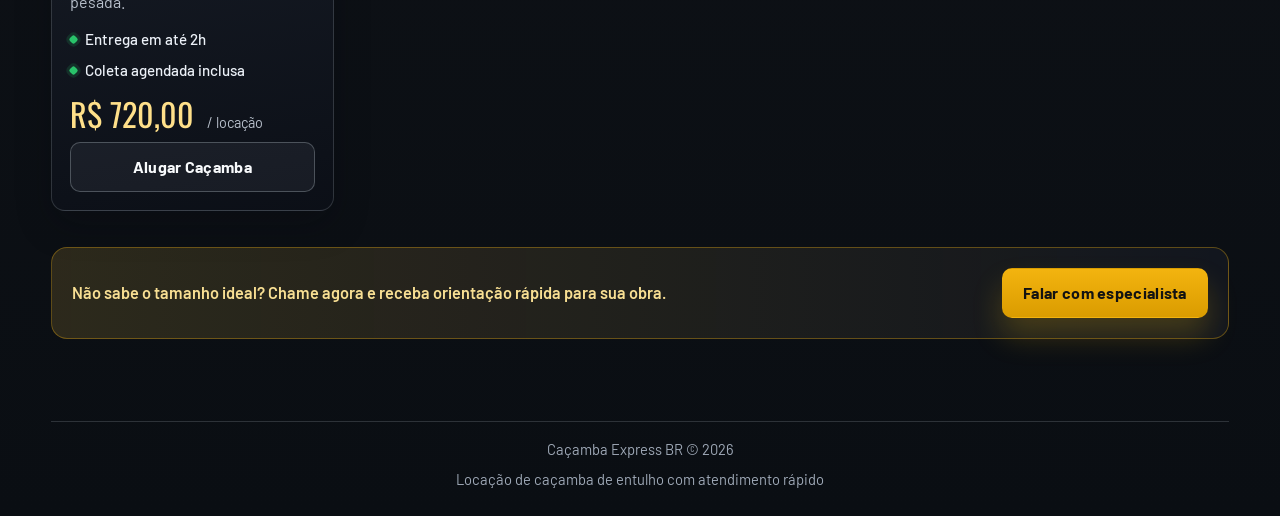
==== commit 60de93c6: "Add files via upload" ====
--- a/index.html
+++ b/index.html
@@ -1,308 +1,843 @@
-<!DOCTYPE html>
-<html lang="pt-BR">
-  <head>
-    <meta charset="utf-8" />
-    <meta name="viewport" content="width=device-width, initial-scale=1" />
-    <meta
-      name="description"
-      content="Caçamba Express BR — blog informativo privado sobre locação de caçambas, resíduos, obras e descarte responsável. Conteúdo educativo, sem vínculo com órgãos públicos."
-    />
-    <title>Caçamba Express BR — Blog Informativo</title>
-    <link rel="preconnect" href="https://fonts.googleapis.com" />
-    <link rel="preconnect" href="https://fonts.gstatic.com" crossorigin />
-    <link
-      href="https://fonts.googleapis.com/css2?family=Fraunces:ital,opsz,wght@0,9..144,500;0,9..144,600;0,9..144,700;1,9..144,500&family=Plus+Jakarta+Sans:wght@400;500;600;700&display=swap"
-      rel="stylesheet"
-    />
-    <link rel="stylesheet" href="css/style.css" />
-  </head>
-  <body>
-    <a class="skip-link" href="#conteudo-principal">Ir para o conteúdo</a>
-
-    <div class="site-banner" role="note">
-      BLOG INFORMATIVO PRIVADO • NÃO SOMOS SITE GOVERNAMENTAL • NÃO PRESTAMOS SERVIÇOS PÚBLICOS
-    </div>
-
-    <header class="site-header">
-      <div class="header-inner">
-        <a class="logo" href="index.html#inicio" data-site="nomeBlog"> </a>
-        <button
-          type="button"
-          class="nav-toggle"
-          aria-controls="main-nav"
-          aria-expanded="false"
-          aria-label="Abrir menu"
-        >
-          Menu
-        </button>
-        <nav id="main-nav" class="nav" aria-label="Principal">
-          <a href="index.html#inicio">Início</a>
-          <a href="index.html#sobre">Sobre</a>
-          <a href="index.html#contato">Contato</a>
-          <a href="privacidade.html">Política de Privacidade</a>
-          <a href="termos.html">Termos de Uso</a>
-        </nav>
-      </div>
-    </header>
-
-    <main id="conteudo-principal">
-      <section id="inicio" class="hero">
-        <div class="hero-split">
-          <div class="hero-intro">
-            <span class="hero-badge">Conteúdo educativo</span>
-            <h1>Caçamba Express BR — Blog Informativo</h1>
-            <p class="hero-lead">
-              Conteúdos educativos sobre locação de caçambas, tipos de resíduos, obras e reformas,
-              descarte responsável e boas práticas no dia a dia.
-            </p>
-            <div class="hero-actions">
-              <a class="btn btn-primary" href="#topicos">Ler Conteúdos</a>
-              <a class="btn btn-ghost" href="#sobre">Sobre o Blog</a>
-            </div>
-          </div>
-          <aside class="hero-aside" aria-label="Destaques editoriais">
-            <div class="hero-aside-inner">
-              <h2>Nesta edição</h2>
-              <ul>
-                <li>Como escolher o tamanho certo de caçamba para sua obra ou reforma.</li>
-                <li>O que pode e o que não deve ir em cada tipo de resíduo.</li>
-                <li>Dicas de organização do espaço e segurança no local de descarte.</li>
-              </ul>
-            </div>
-          </aside>
-        </div>
-      </section>
-
-      <section id="topicos" class="section section--surface" aria-labelledby="topicos-titulo">
-        <div class="wrap">
-          <header class="section-head section-head--row">
-            <span class="section-kicker" aria-hidden="true">Temas</span>
-            <div class="section-head-text">
-              <h2 id="topicos-titulo">Temas do blog</h2>
-              <p>
-                Artigos e explicações em linguagem acessível — sempre com caráter informativo e
-                educativo.
-              </p>
-            </div>
-          </header>
-          <div class="cards cards-grid">
-            <article class="card card--feature">
-              <div class="card-icon" aria-hidden="true">C</div>
-              <h3>Locação de caçambas</h3>
-              <p>
-                Prazos, tamanhos, posicionamento no terreno e o que observar antes de solicitar uma
-                caçamba para obra ou reforma.
-              </p>
-            </article>
-            <article class="card">
-              <div class="card-icon" aria-hidden="true">R</div>
-              <h3>Tipos de resíduos</h3>
-              <p>
-                Entenda a diferença entre entulho, materiais mistos e resíduos que exigem cuidado
-                extra na separação.
-              </p>
-            </article>
-            <article class="card">
-              <div class="card-icon" aria-hidden="true">O</div>
-              <h3>Obras e reformas</h3>
-              <p>
-                Planejamento do descarte durante reformas residenciais ou comerciais, sem
-                comprometer o fluxo do canteiro.
-              </p>
-            </article>
-            <article class="card">
-              <div class="card-icon" aria-hidden="true">M</div>
-              <h3>Meio ambiente</h3>
-              <p>
-                Redução de impactos, destino correto dos materiais e hábitos que ajudam a manter o
-                entorno mais limpo.
-              </p>
-            </article>
-            <article class="card">
-              <div class="card-icon" aria-hidden="true">L</div>
-              <h3>Logística e entrega</h3>
-              <p>
-                Acesso do caminhão, horários, espaço na via e comunicação com vizinhos antes da
-                colocação da caçamba.
-              </p>
-            </article>
-            <article class="card">
-              <div class="card-icon" aria-hidden="true">S</div>
-              <h3>Segurança no local</h3>
-              <p>
-                Sinalização simples, proteção de pedestres e cuidados para evitar acidentes perto da
-                área de descarte.
-              </p>
-            </article>
-          </div>
-        </div>
-      </section>
-
-      <section class="section section--band" aria-label="Aviso de transparência">
-        <div class="wrap">
-          <p class="notice" role="status">
-            <strong>Transparência:</strong> Este é um blog informativo privado e independente. Não
-            somos site governamental, não representamos órgãos públicos, não prestamos serviços
-            oficiais e não substituímos canais oficiais. Todo o conteúdo publicado tem finalidade
-            exclusivamente educativa e informativa.
-          </p>
-        </div>
-      </section>
-
-      <section id="sobre" class="section section--readable" aria-labelledby="sobre-titulo">
-        <div class="wrap">
-          <header class="section-head section-head--row">
-            <span class="section-kicker">Sobre</span>
-            <div class="section-head-text">
-              <h2 id="sobre-titulo">Quem somos</h2>
-              <p>Conheça a proposta editorial deste espaço.</p>
-            </div>
-          </header>
-          <div class="about-block">
-            <p>
-              O <strong>Caçamba Express BR</strong> é um blog privado e independente dedicado à
-              publicação de conteúdos educativos sobre locação de caçambas, resíduos de obra,
-              descarte responsável e boas práticas em reformas. Nosso objetivo é explicar temas do
-              dia a dia de forma simples, acessível e informativa.
-            </p>
-          </div>
-        </div>
-      </section>
-
-      <section class="section section--readable" aria-labelledby="faq-titulo">
-        <div class="wrap">
-          <header class="section-head section-head--row">
-            <span class="section-kicker">FAQ</span>
-            <div class="section-head-text">
-              <h2 id="faq-titulo">Perguntas frequentes</h2>
-              <p>Esclarecimentos rápidos sobre a natureza deste site.</p>
-            </div>
-          </header>
-          <div class="faq">
-            <details class="faq-item">
-              <summary>Este site é governamental?</summary>
-              <div class="faq-body">Não. Este é um blog informativo privado e independente.</div>
-            </details>
-            <details class="faq-item">
-              <summary>O site presta algum serviço público?</summary>
-              <div class="faq-body">Não. O site apenas publica conteúdos educativos.</div>
-            </details>
-            <details class="faq-item">
-              <summary>O conteúdo substitui canais oficiais?</summary>
-              <div class="faq-body">
-                Não. Para informações oficiais, consulte os canais responsáveis.
-              </div>
-            </details>
-            <details class="faq-item">
-              <summary>O site coleta dados financeiros?</summary>
-              <div class="faq-body">Não. O site não coleta dados bancários ou financeiros.</div>
-            </details>
-          </div>
-        </div>
-      </section>
-
-      <section id="contato" class="section section--contact" aria-labelledby="contato-titulo">
-        <div class="wrap">
-          <header class="section-head section-head--row">
-            <span class="section-kicker">Fale conosco</span>
-            <div class="section-head-text">
-              <h2 id="contato-titulo">Contato</h2>
-              <p>Canal exclusivo para mensagens relacionadas a este blog informativo.</p>
-            </div>
-          </header>
-          <dl class="contact-grid">
-            <div class="contact-card">
-              <dt>Nome do blog</dt>
-              <dd data-site="nomeBlog"></dd>
-            </div>
-            <div class="contact-card">
-              <dt>Razão social</dt>
-              <dd data-site="razaoSocial"></dd>
-            </div>
-            <div class="contact-card">
-              <dt>CNPJ</dt>
-              <dd data-site="cnpj"></dd>
-            </div>
-            <div class="contact-card">
-              <dt>Endereço (correspondência)</dt>
-              <dd class="is-multiline" data-site="endereco"></dd>
-            </div>
-            <div class="contact-card">
-              <dt>E-mail</dt>
-              <dd class="contact-inline">
-                <span data-site="email"></span>
-                <span class="contact-actions"
-                  >(<a data-site-attr="href:email" href="#">Enviar e-mail</a>)</span
-                >
-              </dd>
-            </div>
-            <div class="contact-card">
-              <dt>Telefone</dt>
-              <dd class="contact-inline">
-                <span data-site="telefone"></span>
-                <span class="contact-actions">
-                  (<a data-site-attr="href:telefone" href="#">Ligar</a>)(<a
-                    data-site-wa="telefone"
-                    href="#"
-                    target="_blank"
-                    rel="noopener noreferrer"
-                    >WhatsApp</a
-                  >)
-                </span>
-              </dd>
-            </div>
-          </dl>
-        </div>
-      </section>
-    </main>
-
-    <footer class="site-footer">
-      <div class="wrap">
-        <p class="footer-banner" role="note">
-          BLOG INFORMATIVO PRIVADO • NÃO GOVERNAMENTAL • SEM VÍNCULO COM ÓRGÃOS PÚBLICOS • CONTEÚDO
-          EDUCATIVO
-        </p>
-        <div class="footer-grid">
-          <div>
-            <div class="footer-brand" data-site="nomeBlog"></div>
-            <div class="footer-lines">
-              <span><strong>Razão social:</strong> <span data-site="razaoSocial"></span></span>
-              <span><strong>CNPJ:</strong> <span data-site="cnpj"></span></span>
-              <span><strong>Endereço:</strong> <span class="footer-address" data-site="endereco"></span></span>
-              <span
-                ><strong>E-mail:</strong>
-                <a data-site-attr="href:email" href="#" data-site="email"></a
-              ></span>
-              <span class="footer-phone-line">
-                <strong>Telefone:</strong>
-                <span data-site="telefone"></span>
-                (<a data-site-attr="href:telefone" href="#">Ligar</a>)(<a
-                  data-site-wa="telefone"
-                  href="#"
-                  target="_blank"
-                  rel="noopener noreferrer"
-                  >WhatsApp</a
-                >)
-              </span>
-            </div>
-          </div>
-          <div class="footer-links" aria-label="Links do rodapé">
-            <a href="privacidade.html">Política de Privacidade</a>
-            <a href="termos.html">Termos de Uso</a>
-            <a href="index.html#contato">Contato</a>
-          </div>
-        </div>
-        <p class="footer-copy">
-          © <span id="ano-atual"></span>
-          <span data-site="nomeBlog"></span>. Blog informativo privado.
-        </p>
-      </div>
-    </footer>
-
-    <script src="js/site-config.js"></script>
-    <script src="js/site-init.js"></script>
-    <script>
-      document.getElementById("ano-atual").textContent = new Date().getFullYear();
-    </script>
-  </body>
-</html>
+<!DOCTYPE html>
+<html lang="pt-BR">
+<head>
+  <meta charset="UTF-8" />
+  <meta name="viewport" content="width=device-width, initial-scale=1.0" />
+  <title>Caçamba Express BR | Locação de Caçambas</title>
+  <meta
+    name="description"
+    content="Caçamba Express BR. Locação de caçambas de 3m³, 4m³, 5m³, 7m³ e 10m³ com entrega em até 2h e coleta agendada em todo o Brasil."
+  />
+  <style>
+    @import url("https://fonts.googleapis.com/css2?family=Oswald:wght@400;500;600;700&family=Barlow:wght@400;500;600;700&display=swap");
+
+    :root {
+      --ink: #0f1217;
+      --ink-soft: #1c222c;
+      --metal: #b8c0cc;
+      --cement: #e9edf2;
+      --paper: #f8fafc;
+      --hazard: #f3b40f;
+      --hazard-deep: #da9c00;
+      --line: #2a313d;
+      --ok: #29c36a;
+      --radius: 16px;
+      --shadow-xl: 0 30px 70px rgba(9, 12, 18, 0.45);
+      --shadow-card: 0 14px 36px rgba(7, 10, 15, 0.24);
+    }
+
+    * {
+      box-sizing: border-box;
+      margin: 0;
+      padding: 0;
+    }
+
+    html {
+      scroll-behavior: smooth;
+    }
+
+    body {
+      font-family: "Barlow", sans-serif;
+      color: var(--paper);
+      background:
+        radial-gradient(circle at 12% 8%, rgba(243, 180, 15, 0.14), transparent 26%),
+        radial-gradient(circle at 88% 14%, rgba(243, 180, 15, 0.08), transparent 30%),
+        linear-gradient(180deg, #0d1116 0%, #0f1217 50%, #0a0e13 100%);
+      line-height: 1.5;
+      min-height: 100vh;
+    }
+
+    body::before {
+      content: "";
+      position: fixed;
+      inset: 0;
+      pointer-events: none;
+      background: repeating-linear-gradient(
+        120deg,
+        rgba(255, 255, 255, 0.015) 0 2px,
+        transparent 2px 16px
+      );
+      opacity: 0.45;
+      mix-blend-mode: soft-light;
+      z-index: 0;
+    }
+
+    .shell {
+      position: relative;
+      z-index: 1;
+      width: min(1180px, 92%);
+      margin: 0 auto;
+    }
+
+    .topbar {
+      padding: 18px 0;
+      border-bottom: 1px solid rgba(184, 192, 204, 0.18);
+      display: flex;
+      justify-content: space-between;
+      align-items: center;
+      gap: 14px;
+      flex-wrap: wrap;
+    }
+
+    .topbar-cta {
+      white-space: nowrap;
+    }
+
+    .brand {
+      display: flex;
+      align-items: center;
+      gap: 10px;
+      font-family: "Oswald", sans-serif;
+      letter-spacing: 0.7px;
+      text-transform: uppercase;
+      font-size: 1.5rem;
+      font-weight: 600;
+    }
+
+    .brand-badge {
+      width: 14px;
+      height: 14px;
+      border-radius: 2px;
+      background: var(--hazard);
+      box-shadow: 0 0 0 3px rgba(243, 180, 15, 0.22);
+      transform: rotate(45deg);
+    }
+
+    .btn {
+      display: inline-flex;
+      align-items: center;
+      justify-content: center;
+      text-decoration: none;
+      border-radius: 10px;
+      border: 1px solid transparent;
+      padding: 12px 20px;
+      font-weight: 700;
+      letter-spacing: 0.3px;
+      transition: 0.24s ease;
+      cursor: pointer;
+    }
+
+    .btn-primary {
+      background: linear-gradient(180deg, var(--hazard), var(--hazard-deep));
+      color: #121212;
+      box-shadow: 0 18px 30px rgba(243, 180, 15, 0.22);
+    }
+
+    .btn-primary:hover {
+      transform: translateY(-2px);
+      box-shadow: 0 22px 36px rgba(243, 180, 15, 0.3);
+    }
+
+    .btn-outline {
+      border-color: rgba(184, 192, 204, 0.32);
+      color: var(--paper);
+      background: rgba(184, 192, 204, 0.07);
+    }
+
+    .btn-outline:hover {
+      background: rgba(184, 192, 204, 0.14);
+      border-color: rgba(184, 192, 204, 0.5);
+    }
+
+    .btn-success {
+      background: linear-gradient(180deg, #25d366, #1daa52);
+      color: #f3fff7;
+      border-color: rgba(22, 126, 59, 0.8);
+      box-shadow: 0 18px 30px rgba(37, 211, 102, 0.28);
+    }
+
+    .btn-success:hover {
+      transform: translateY(-2px);
+      box-shadow: 0 22px 36px rgba(37, 211, 102, 0.36);
+    }
+
+    .hero {
+      display: grid;
+      grid-template-columns: 1fr;
+      gap: 26px;
+      padding: 40px 0 28px;
+    }
+
+    .eyebrow {
+      display: inline-flex;
+      align-items: center;
+      gap: 8px;
+      border: 1px solid rgba(243, 180, 15, 0.36);
+      color: #f9cc52;
+      background: rgba(243, 180, 15, 0.09);
+      border-radius: 999px;
+      font-size: 0.82rem;
+      letter-spacing: 0.5px;
+      text-transform: uppercase;
+      padding: 7px 12px;
+      margin-bottom: 14px;
+      font-weight: 700;
+    }
+
+    h1 {
+      font-family: "Oswald", sans-serif;
+      font-size: clamp(2rem, 5.8vw, 4.8rem);
+      line-height: 0.96;
+      text-transform: uppercase;
+      letter-spacing: 0.6px;
+      max-width: 13ch;
+      text-wrap: balance;
+      margin-bottom: 18px;
+    }
+
+    h1 span {
+      display: block;
+      margin-top: 8px;
+      font-size: 0.62em;
+      color: #f5c645;
+      letter-spacing: 0.4px;
+      text-transform: none;
+    }
+
+    .lead {
+      color: var(--metal);
+      max-width: 60ch;
+      font-size: 1.08rem;
+      margin-bottom: 24px;
+    }
+
+    .hero-actions {
+      display: flex;
+      gap: 12px;
+      flex-wrap: wrap;
+      margin-bottom: 20px;
+    }
+
+    .cep-card {
+      border: 1px solid rgba(184, 192, 204, 0.24);
+      background: linear-gradient(160deg, rgba(25, 31, 40, 0.95), rgba(13, 17, 24, 0.95));
+      border-radius: 14px;
+      padding: 14px;
+      display: grid;
+      gap: 10px;
+      max-width: 580px;
+    }
+
+    .cep-card strong {
+      font-family: "Oswald", sans-serif;
+      text-transform: uppercase;
+      letter-spacing: 0.5px;
+      font-size: 1.05rem;
+    }
+
+    .cep-card p {
+      color: var(--metal);
+      font-size: 0.94rem;
+    }
+
+    .cep-row {
+      display: grid;
+      grid-template-columns: 1fr auto;
+      gap: 10px;
+    }
+
+    .cep-input {
+      width: 100%;
+      border: 1px solid rgba(184, 192, 204, 0.34);
+      border-radius: 10px;
+      background: rgba(11, 14, 20, 0.75);
+      color: var(--paper);
+      font-size: 1rem;
+      padding: 11px 12px;
+      outline: none;
+    }
+
+    .cep-input:focus {
+      border-color: rgba(243, 180, 15, 0.72);
+      box-shadow: 0 0 0 3px rgba(243, 180, 15, 0.18);
+    }
+
+    .cep-result {
+      display: none;
+      border: 1px solid rgba(41, 195, 106, 0.45);
+      background: rgba(41, 195, 106, 0.1);
+      border-radius: 10px;
+      padding: 10px;
+      color: #d9fbe6;
+      font-size: 0.94rem;
+      line-height: 1.45;
+    }
+
+    .cep-result.show {
+      display: block;
+    }
+
+    .hero-panel {
+      border: 1px solid rgba(184, 192, 204, 0.22);
+      border-radius: var(--radius);
+      overflow: hidden;
+      box-shadow: var(--shadow-xl);
+    }
+
+    .panel-head {
+      background: linear-gradient(180deg, #1f2531, #171d26);
+      border-bottom: 1px solid rgba(184, 192, 204, 0.22);
+      padding: 14px 16px;
+      font-family: "Oswald", sans-serif;
+      text-transform: uppercase;
+      letter-spacing: 0.8px;
+      font-size: 1rem;
+      display: flex;
+      justify-content: space-between;
+      align-items: center;
+    }
+
+    .panel-head small {
+      color: #e8cf71;
+      font-family: "Barlow", sans-serif;
+      font-size: 0.78rem;
+    }
+
+    .hazard {
+      position: relative;
+      min-height: 240px;
+      overflow: hidden;
+    }
+
+    .hazard img {
+      width: 100%;
+      height: 100%;
+      min-height: 240px;
+      object-fit: cover;
+      display: block;
+      filter: saturate(1.05) contrast(1.04);
+    }
+
+    .hazard strong {
+      position: absolute;
+      left: 12px;
+      bottom: 12px;
+      font-family: "Oswald", sans-serif;
+      text-transform: uppercase;
+      letter-spacing: 1.1px;
+      font-size: 1.2rem;
+      color: #101217;
+      background: rgba(245, 247, 252, 0.92);
+      padding: 8px 12px;
+      border-radius: 8px;
+    }
+
+    .panel-foot {
+      background: #10151d;
+      padding: 16px;
+      display: grid;
+      gap: 10px;
+      color: var(--metal);
+    }
+
+    .panel-row {
+      display: flex;
+      justify-content: space-between;
+      font-size: 0.93rem;
+      border-bottom: 1px dashed rgba(184, 192, 204, 0.26);
+      padding-bottom: 8px;
+    }
+
+    .panel-row:last-child {
+      border-bottom: none;
+      padding-bottom: 0;
+    }
+
+    .catalog {
+      padding: 18px 0 34px;
+    }
+
+    .section-head {
+      display: flex;
+      justify-content: space-between;
+      align-items: flex-end;
+      gap: 14px;
+      flex-wrap: wrap;
+      margin-bottom: 18px;
+    }
+
+    h2 {
+      font-family: "Oswald", sans-serif;
+      font-size: clamp(1.8rem, 3.2vw, 2.6rem);
+      text-transform: uppercase;
+      letter-spacing: 0.7px;
+      line-height: 1;
+    }
+
+    .section-head p {
+      color: var(--metal);
+      max-width: 60ch;
+    }
+
+    .deck {
+      display: grid;
+      grid-template-columns: repeat(auto-fit, minmax(230px, 1fr));
+      gap: 16px;
+    }
+
+    .card {
+      position: relative;
+      border: 1px solid rgba(184, 192, 204, 0.2);
+      background:
+        linear-gradient(170deg, rgba(28, 34, 44, 0.95), rgba(12, 16, 23, 0.95)),
+        linear-gradient(120deg, rgba(243, 180, 15, 0.08), transparent 46%);
+      border-radius: 14px;
+      padding: 18px;
+      box-shadow: var(--shadow-card);
+      display: flex;
+      flex-direction: column;
+      min-height: 334px;
+      transition: 0.28s ease;
+    }
+
+    .card-media {
+      width: 100%;
+      height: 148px;
+      object-fit: cover;
+      border-radius: 10px;
+      margin-bottom: 12px;
+      border: 1px solid rgba(184, 192, 204, 0.24);
+      filter: saturate(1.04) contrast(1.03);
+    }
+
+
+    .card:hover {
+      transform: translateY(-4px) scale(1.01);
+      border-color: rgba(243, 180, 15, 0.52);
+    }
+
+    .capacity {
+      font-family: "Oswald", sans-serif;
+      text-transform: uppercase;
+      letter-spacing: 0.9px;
+      font-size: 2rem;
+      line-height: 1;
+      margin-bottom: 10px;
+    }
+
+    .copy {
+      color: var(--metal);
+      margin-bottom: 14px;
+      min-height: 50px;
+    }
+
+    .points {
+      list-style: none;
+      display: grid;
+      gap: 8px;
+      margin-bottom: 16px;
+      color: #ecf1f8;
+      font-weight: 500;
+      font-size: 0.95rem;
+    }
+
+    .points li {
+      display: flex;
+      align-items: center;
+      gap: 8px;
+    }
+
+    .points li::before {
+      content: "";
+      width: 7px;
+      height: 7px;
+      background: var(--ok);
+      border-radius: 2px;
+      transform: rotate(45deg);
+      box-shadow: 0 0 0 3px rgba(41, 195, 106, 0.15);
+    }
+
+    .price {
+      margin-top: auto;
+      font-family: "Oswald", sans-serif;
+      font-size: 2rem;
+      line-height: 1;
+      color: #ffe08a;
+      margin-bottom: 12px;
+    }
+
+    .price small {
+      font-family: "Barlow", sans-serif;
+      color: var(--metal);
+      font-size: 0.9rem;
+      margin-left: 6px;
+    }
+
+    .badge {
+      position: absolute;
+      top: 10px;
+      right: 10px;
+      background: var(--hazard);
+      color: #111318;
+      font-size: 0.72rem;
+      font-weight: 800;
+      text-transform: uppercase;
+      letter-spacing: 0.4px;
+      border-radius: 999px;
+      padding: 5px 10px;
+      border: 1px solid rgba(17, 19, 24, 0.3);
+    }
+
+    .signal {
+      margin: 36px 0 48px;
+      border: 1px solid rgba(243, 180, 15, 0.34);
+      border-radius: var(--radius);
+      background:
+        linear-gradient(90deg, rgba(243, 180, 15, 0.12), rgba(243, 180, 15, 0)),
+        rgba(19, 24, 32, 0.9);
+      padding: 20px;
+      display: flex;
+      justify-content: space-between;
+      align-items: center;
+      gap: 12px;
+      flex-wrap: wrap;
+    }
+
+    .signal p {
+      color: #f8df93;
+      font-size: 1.02rem;
+      font-weight: 600;
+    }
+
+    footer {
+      padding: 0 0 26px;
+      color: #9ea8b6;
+      font-size: 0.92rem;
+      text-align: center;
+    }
+
+    .footline {
+      border-top: 1px solid rgba(184, 192, 204, 0.2);
+      padding-top: 16px;
+      display: flex;
+      flex-direction: column;
+      align-items: center;
+      justify-content: center;
+      gap: 8px;
+      text-align: center;
+    }
+
+    @keyframes rise {
+      from {
+        opacity: 0;
+        transform: translateY(14px);
+      }
+      to {
+        opacity: 1;
+        transform: translateY(0);
+      }
+    }
+
+    @media (min-width: 860px) {
+      .hero {
+        grid-template-columns: 1.05fr 0.95fr;
+        align-items: center;
+        gap: 38px;
+      }
+    }
+
+    @media (max-width: 860px) {
+      .topbar {
+        gap: 10px;
+      }
+
+      .brand {
+        font-size: 1.2rem;
+        letter-spacing: 0.4px;
+      }
+
+      .topbar-cta {
+        display: none !important;
+      }
+
+      h1 {
+        font-size: clamp(2.1rem, 9vw, 3rem);
+        line-height: 1.03;
+        max-width: none;
+        white-space: normal;
+        text-transform: none;
+      }
+    }
+  </style>
+</head>
+<body>
+  <div class="shell">
+    <header class="topbar">
+      <div class="brand">
+        <span class="brand-badge" aria-hidden="true"></span>
+        Caçamba Express BR
+      </div>
+      <a
+        class="btn btn-primary topbar-cta"
+        href="https://wa.me/5541991935566?text=Olá!%20Quero%20alugar%20uma%20caçamba."
+        target="_blank"
+        rel="noopener"
+      >
+        Pedir no WhatsApp
+      </a>
+    </header>
+
+    <main>
+      <section class="hero">
+        <div class="hero-content">
+          <span class="eyebrow">Entrega em até 2h</span>
+          <h1>Locação de caçambas <span>- Para sua Obra</span></h1>
+          <p class="lead">
+            Solução rápida para reforma, limpeza e construção em todo o Brasil.
+            Escolha o tamanho, receba no mesmo dia e agende a coleta com facilidade.
+          </p>
+          <div class="hero-actions">
+            <a class="btn btn-primary" href="#cacambas">Ver tamanhos</a>
+            <a
+              class="btn btn-outline"
+              href="https://wa.me/5541991935566?text=Olá!%20Preciso%20de%20um%20orçamento%20de%20caçamba."
+              target="_blank"
+              rel="noopener"
+            >
+              Orçamento rápido
+            </a>
+          </div>
+
+          <div class="cep-card">
+            <strong>Consultar CEP e disponibilidade</strong>
+            <p>Digite seu CEP para consulta.</p>
+            <div class="cep-row">
+              <input id="cepInput" class="cep-input" type="text" maxlength="9" placeholder="00000-000" inputmode="numeric" />
+              <button id="checkCepBtn" class="btn btn-primary" type="button">Consultar</button>
+            </div>
+            <div id="cepResult" class="cep-result" aria-live="polite"></div>
+          </div>
+        </div>
+
+        <aside class="hero-panel" aria-label="Informações de atendimento">
+          <div class="panel-head">
+            Base Operacional
+            <small>Brasil</small>
+          </div>
+          <div class="hazard">
+            <img src="viXj3.jpg" alt="Equipe da Caçamba Express BR ao lado do caminhão" />
+            <strong>Atendimento ágil para entulho</strong>
+          </div>
+          <div class="panel-foot">
+            <div class="panel-row">
+              <span>Entrega</span>
+              <strong>até 2h</strong>
+            </div>
+            <div class="panel-row">
+              <span>Coleta</span>
+              <strong>agendada inclusa</strong>
+            </div>
+            <div class="panel-row">
+              <span>Suporte</span>
+              <strong>WhatsApp direto</strong>
+            </div>
+          </div>
+        </aside>
+      </section>
+
+      <section id="cacambas" class="catalog">
+        <div class="section-head">
+          <h2>Caçambas Disponíveis</h2>
+          <p>
+            Tamanhos para pequenas reformas até obras pesadas. Todos os planos com
+            entrega rápida e coleta combinada.
+          </p>
+        </div>
+
+        <div class="deck">
+          <article class="card">
+            <img class="card-media" src="d5XAD.jpg" alt="Caçamba de entulho 3m³" />
+            <h3 class="capacity">3m³</h3>
+            <p class="copy">Ideal para pequenas reformas, jardim e limpeza residencial.</p>
+            <ul class="points">
+              <li>Entrega em até 2h</li>
+              <li>Coleta agendada inclusa</li>
+            </ul>
+            <div class="price">R$ 180,00 <small>/ locação</small></div>
+            <a
+              class="btn btn-outline"
+              href="https://wa.me/5541991935566?text=Olá!%20Quero%20alugar%20a%20caçamba%20de%203m³."
+              target="_blank"
+              rel="noopener"
+            >
+              Alugar Caçamba
+            </a>
+          </article>
+
+          <article class="card">
+            <img class="card-media" src="d5XAD.jpg" alt="Caçamba de entulho 4m³" />
+            <h3 class="capacity">4m³</h3>
+            <p class="copy">Perfeita para reformas médias e troca de pisos.</p>
+            <ul class="points">
+              <li>Entrega em até 2h</li>
+              <li>Coleta agendada inclusa</li>
+            </ul>
+            <div class="price">R$ 260,00 <small>/ locação</small></div>
+            <a
+              class="btn btn-outline"
+              href="https://wa.me/5541991935566?text=Olá!%20Quero%20alugar%20a%20caçamba%20de%204m³."
+              target="_blank"
+              rel="noopener"
+            >
+              Alugar Caçamba
+            </a>
+          </article>
+
+          <article class="card">
+            <img class="card-media" src="d5XAD.jpg" alt="Caçamba de entulho 5m³" />
+            <h3 class="capacity">5m³</h3>
+            <p class="copy">Excelente para construções e reformas completas.</p>
+            <ul class="points">
+              <li>Entrega em até 2h</li>
+              <li>Coleta agendada inclusa</li>
+            </ul>
+            <div class="price">R$ 340,00 <small>/ locação</small></div>
+            <a
+              class="btn btn-outline"
+              href="https://wa.me/5541991935566?text=Olá!%20Quero%20alugar%20a%20caçamba%20de%205m³."
+              target="_blank"
+              rel="noopener"
+            >
+              Alugar Caçamba
+            </a>
+          </article>
+
+          <article class="card">
+            <span class="badge">Mais contratada</span>
+            <img class="card-media" src="d5XAD.jpg" alt="Caçamba de entulho 7m³" />
+            <h3 class="capacity">7m³</h3>
+            <p class="copy">A mais contratada - obras maiores e demolições.</p>
+            <ul class="points">
+              <li>Entrega em até 2h</li>
+              <li>Coleta agendada inclusa</li>
+            </ul>
+            <div class="price">R$ 460,00 <small>/ locação</small></div>
+            <a
+              class="btn btn-outline"
+              href="https://wa.me/5541991935566?text=Olá!%20Quero%20alugar%20a%20caçamba%20de%207m³."
+              target="_blank"
+              rel="noopener"
+            >
+              Alugar Caçamba
+            </a>
+          </article>
+
+          <article class="card">
+            <img class="card-media" src="d5XAD.jpg" alt="Caçamba de entulho 10m³" />
+            <h3 class="capacity">10m³</h3>
+            <p class="copy">Para grandes obras, terraplanagem e construção pesada.</p>
+            <ul class="points">
+              <li>Entrega em até 2h</li>
+              <li>Coleta agendada inclusa</li>
+            </ul>
+            <div class="price">R$ 720,00 <small>/ locação</small></div>
+            <a
+              class="btn btn-outline"
+              href="https://wa.me/5541991935566?text=Olá!%20Quero%20alugar%20a%20caçamba%20de%2010m³."
+              target="_blank"
+              rel="noopener"
+            >
+              Alugar Caçamba
+            </a>
+          </article>
+        </div>
+
+        <div class="signal">
+          <p>Não sabe o tamanho ideal? Chame agora e receba orientação rápida para sua obra.</p>
+          <a
+            class="btn btn-primary"
+            href="https://wa.me/5541991935566?text=Olá!%20Preciso%20de%20ajuda%20para%20escolher%20o%20tamanho%20da%20caçamba."
+            target="_blank"
+            rel="noopener"
+          >
+            Falar com especialista
+          </a>
+        </div>
+      </section>
+    </main>
+
+    <footer>
+      <div class="footline">
+        <p>Caçamba Express BR © 2026</p>
+        <p>Locação de caçamba de entulho com atendimento rápido</p>
+      </div>
+    </footer>
+  </div>
+  <script>
+    const cepInput = document.getElementById("cepInput");
+    const checkCepBtn = document.getElementById("checkCepBtn");
+    const cepResult = document.getElementById("cepResult");
+
+    function digitsOnly(value) {
+      return value.replace(/\D/g, "").slice(0, 8);
+    }
+
+    function maskCep(value) {
+      if (value.length <= 5) return value;
+      return value.slice(0, 5) + "-" + value.slice(5);
+    }
+
+    function showResult(message) {
+      cepResult.innerHTML = message;
+      cepResult.classList.add("show");
+    }
+
+    cepInput.addEventListener("input", () => {
+      cepInput.value = maskCep(digitsOnly(cepInput.value));
+      canContinue = false;
+      checkCepBtn.textContent = "Consultar";
+      checkCepBtn.classList.remove("btn-outline", "btn-success");
+      checkCepBtn.classList.add("btn-primary");
+    });
+
+    let canContinue = false;
+    let lastCep = "";
+
+    checkCepBtn.addEventListener("click", async () => {
+      if (canContinue) {
+        const message = "Olá! Quero continuar a reserva da caçamba. CEP: " + maskCep(lastCep);
+        window.open("https://wa.me/5531994750129?text=" + encodeURIComponent(message), "_blank");
+        return;
+      }
+
+      const rawCep = digitsOnly(cepInput.value);
+      if (rawCep.length !== 8) {
+        showResult("<strong>CEP inválido.</strong> Digite um CEP com 8 números.");
+        return;
+      }
+
+      try {
+        const response = await fetch("https://viacep.com.br/ws/" + rawCep + "/json/");
+        const data = await response.json();
+        const local = data.erro
+          ? "Local nao encontrado na base de CEP."
+          : [data.logradouro, data.bairro, data.localidade, data.uf].filter(Boolean).join(" - ");
+
+        lastCep = rawCep;
+        canContinue = true;
+        checkCepBtn.textContent = "Continuar reserva";
+        checkCepBtn.classList.remove("btn-primary", "btn-outline");
+        checkCepBtn.classList.add("btn-success");
+
+        showResult(
+          "Ótimo! Atendemos sua região com entrega expressa<br>" +
+          "CEP consultado: " + maskCep(rawCep) + "<br>" +
+          "Endereço: " + local
+        );
+      } catch (error) {
+        lastCep = rawCep;
+        canContinue = true;
+        checkCepBtn.textContent = "Continuar reserva";
+        checkCepBtn.classList.remove("btn-primary", "btn-outline");
+        checkCepBtn.classList.add("btn-success");
+
+        showResult(
+          "Ótimo! Atendemos sua região com entrega expressa<br>" +
+          "CEP consultado: " + maskCep(rawCep) + "<br>" +
+          "Não foi possível consultar o endereço agora."
+        );
+      }
+    });
+  </script>
+</body>
+</html>
